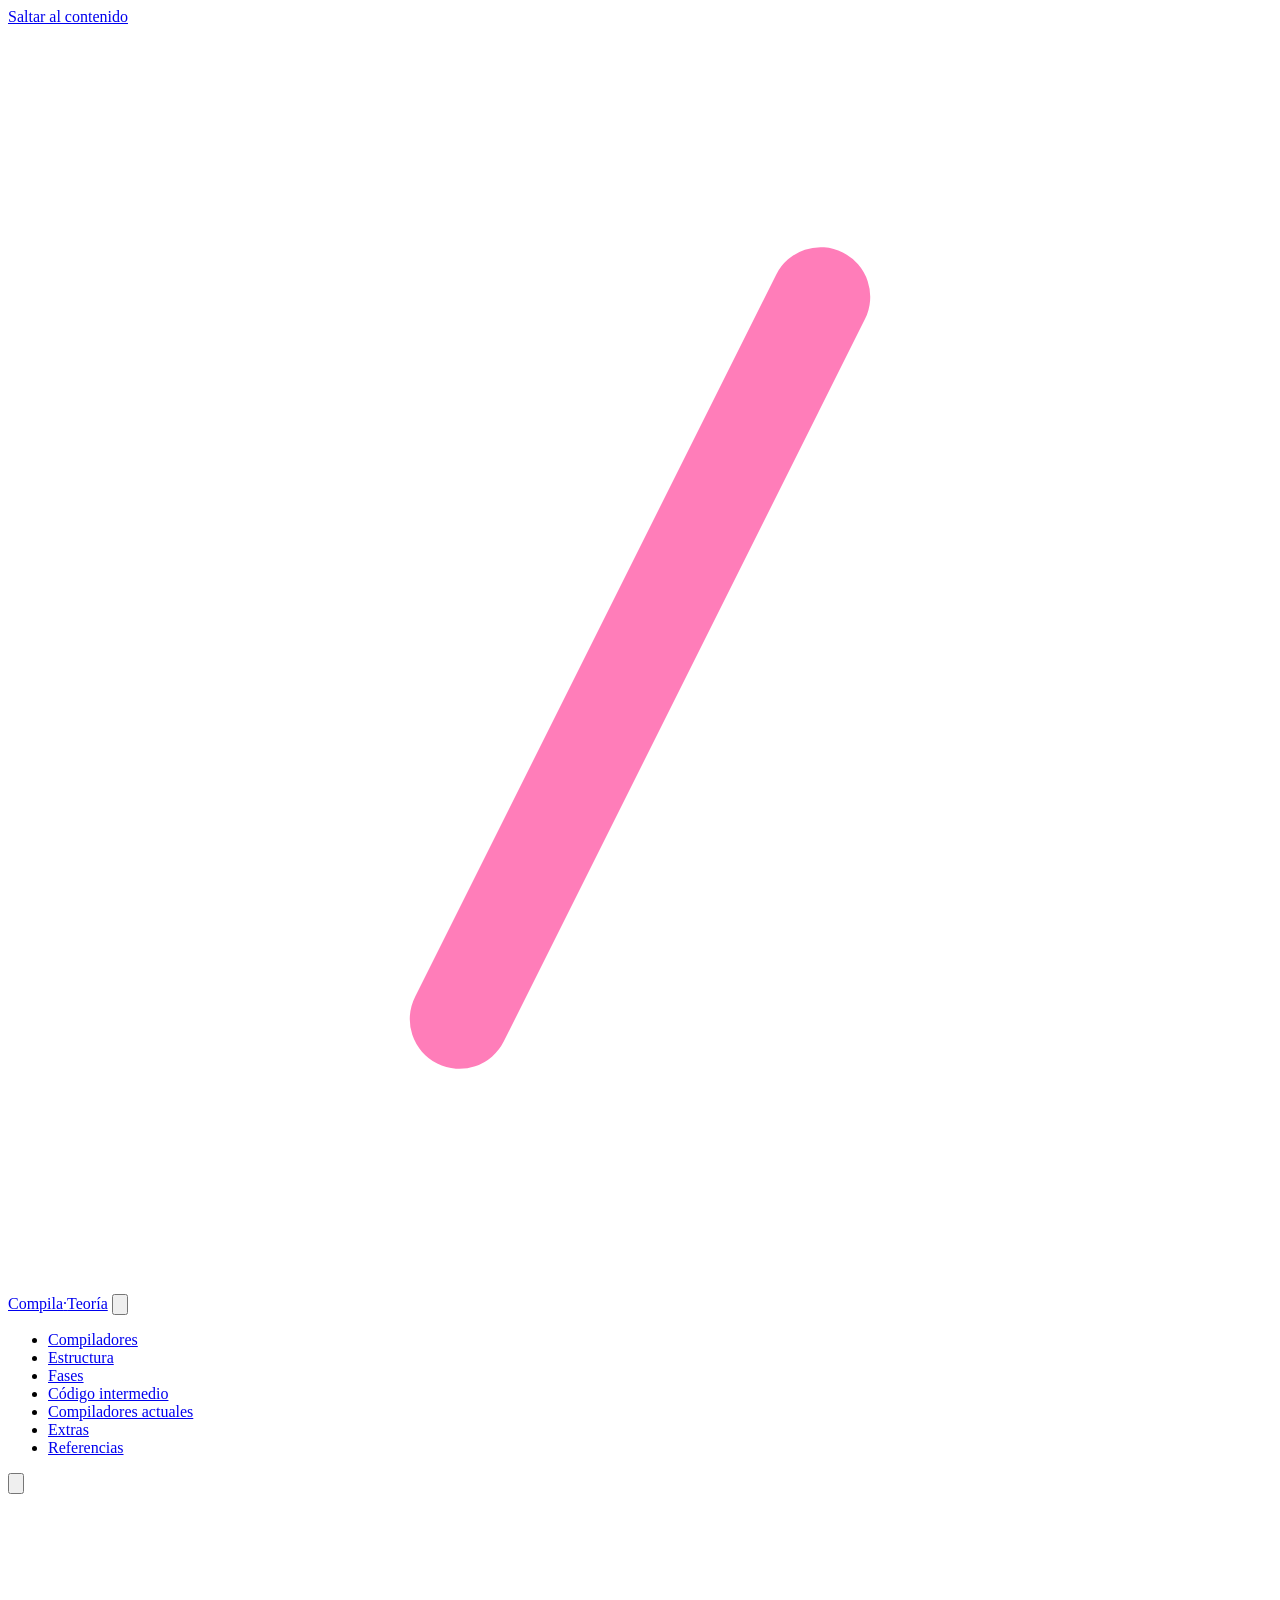
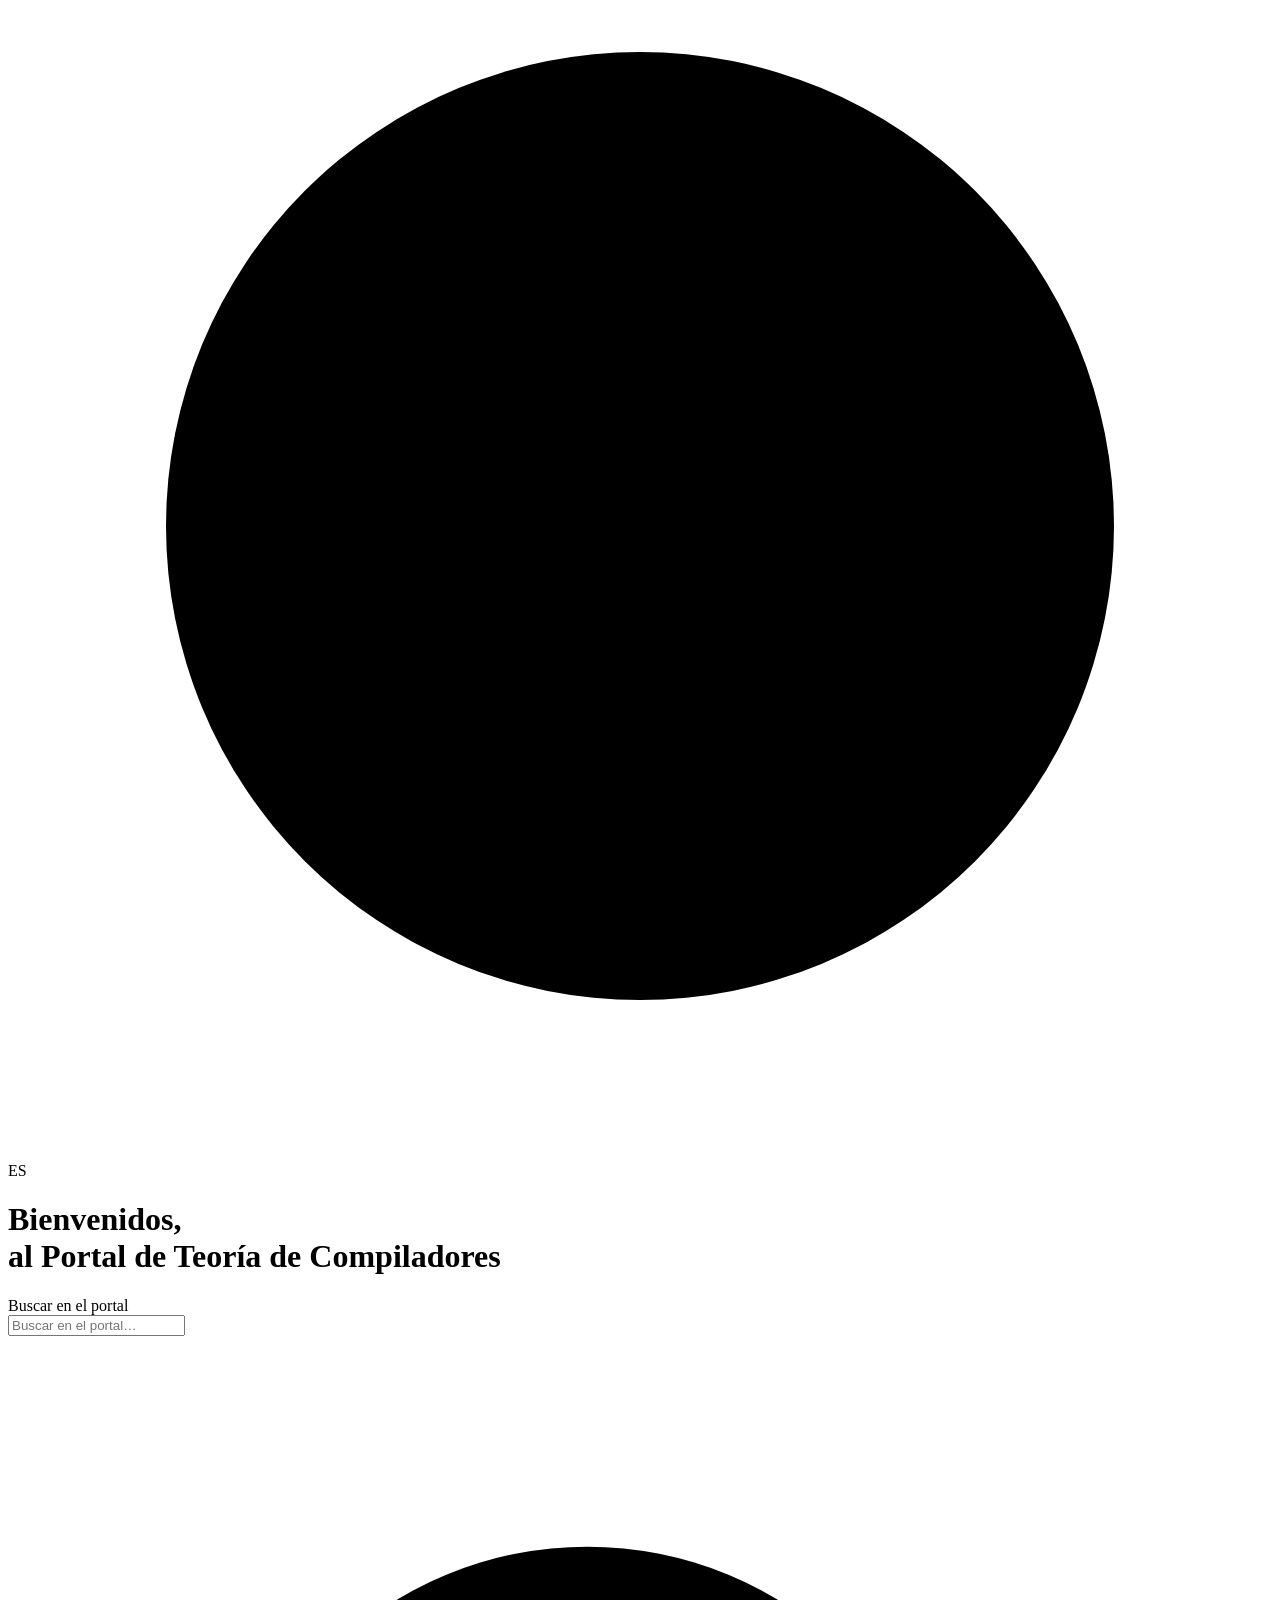
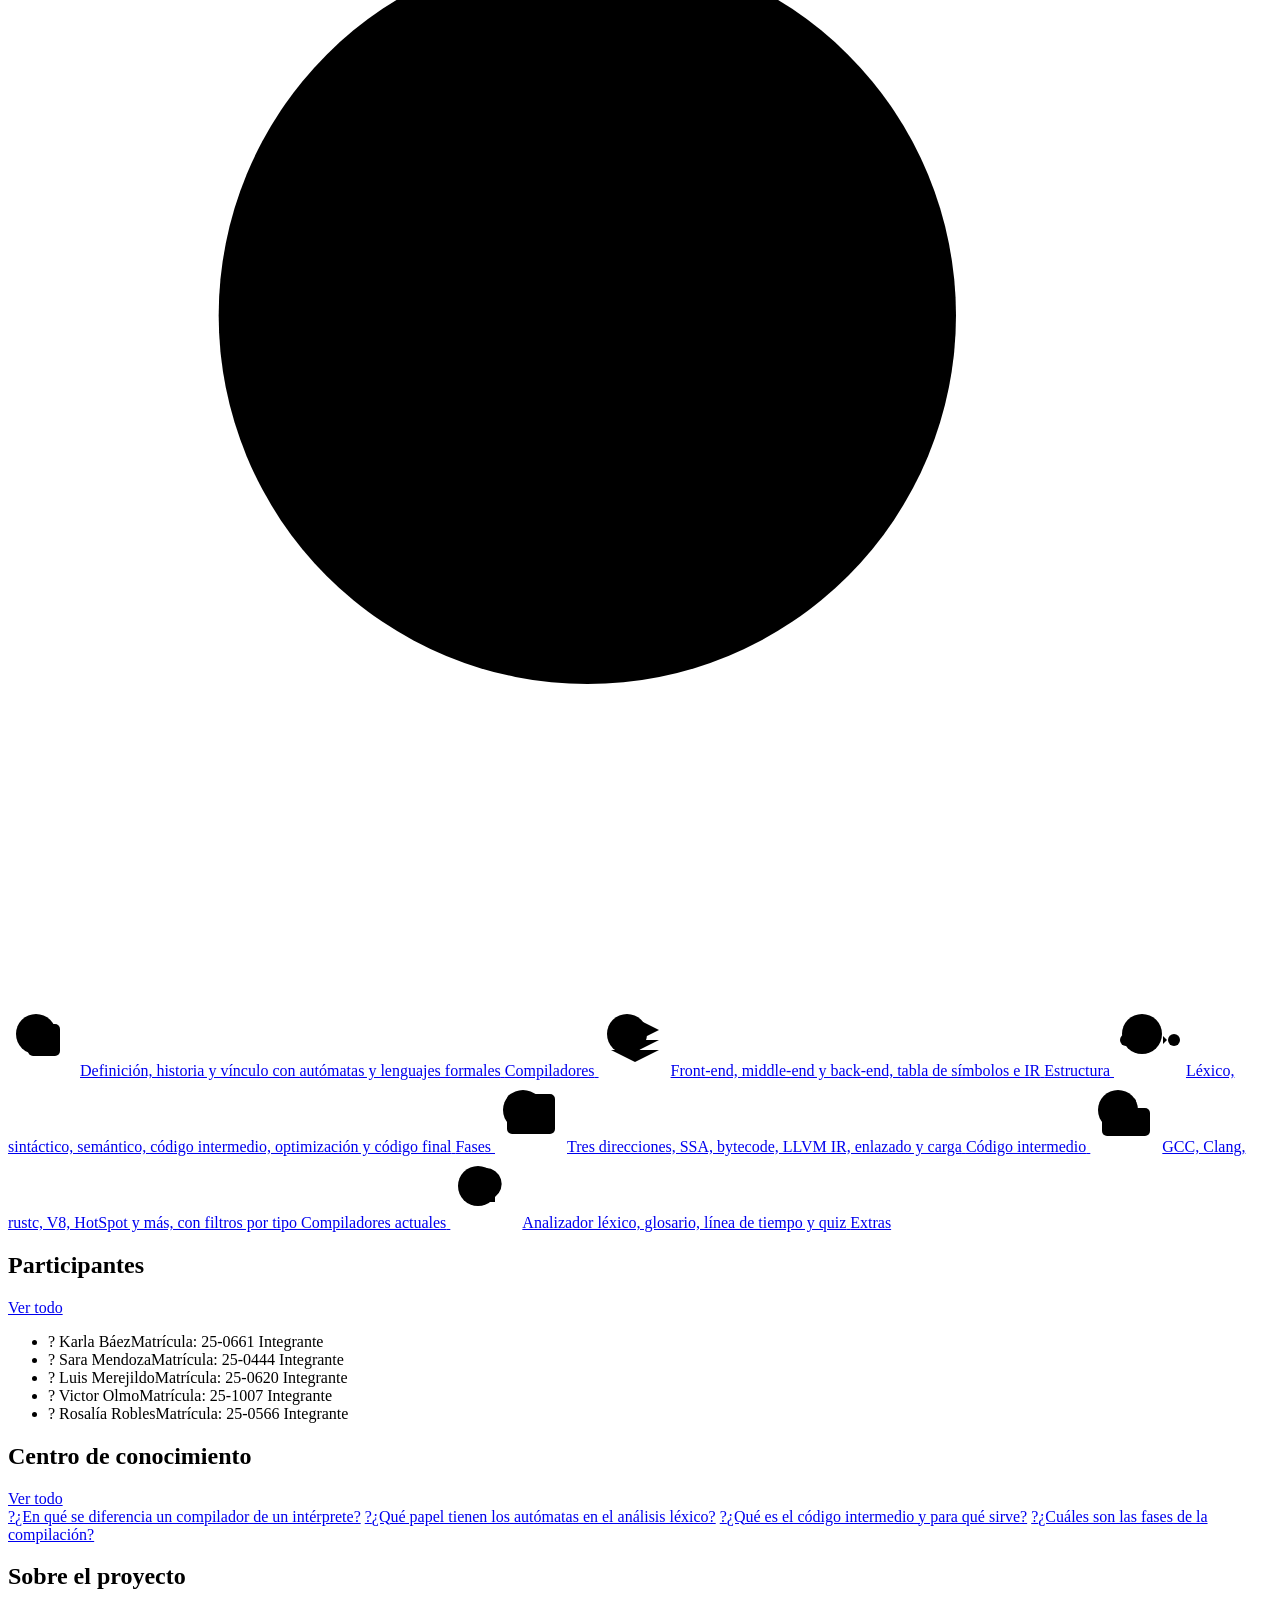
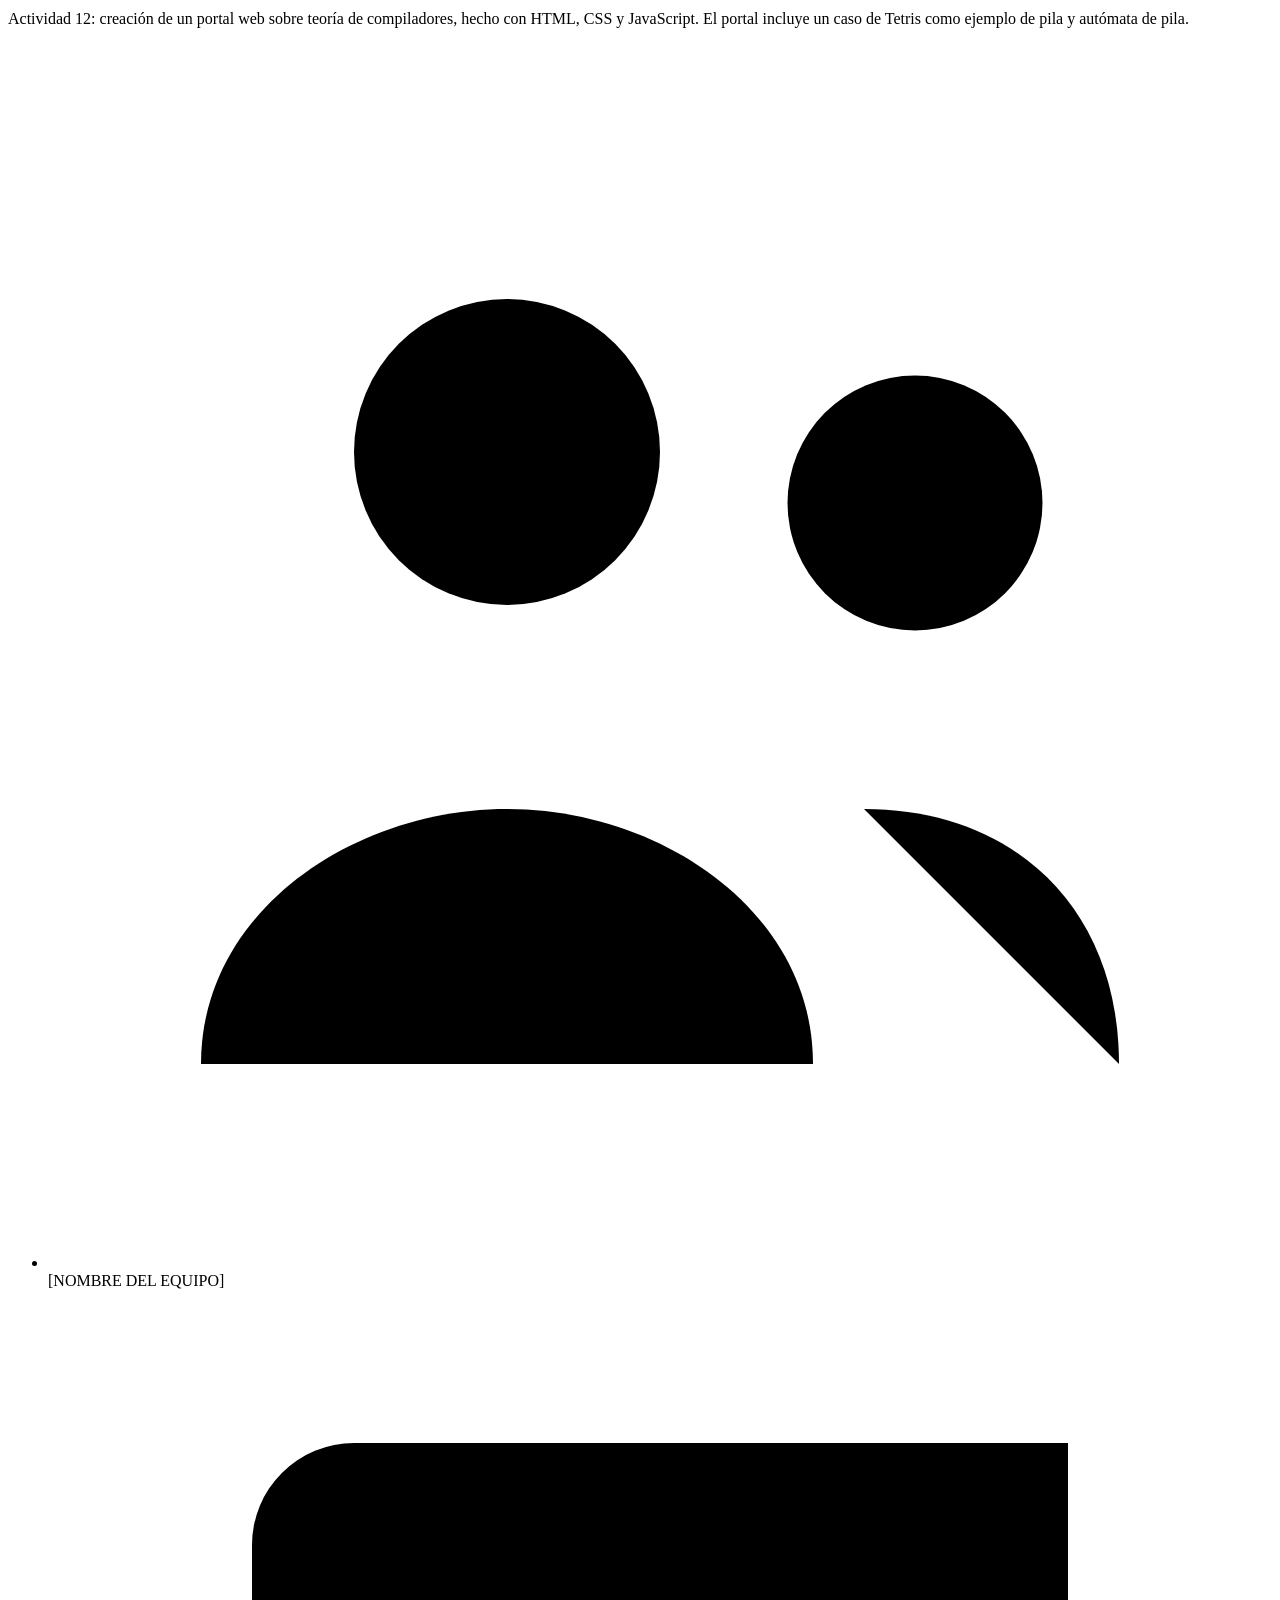
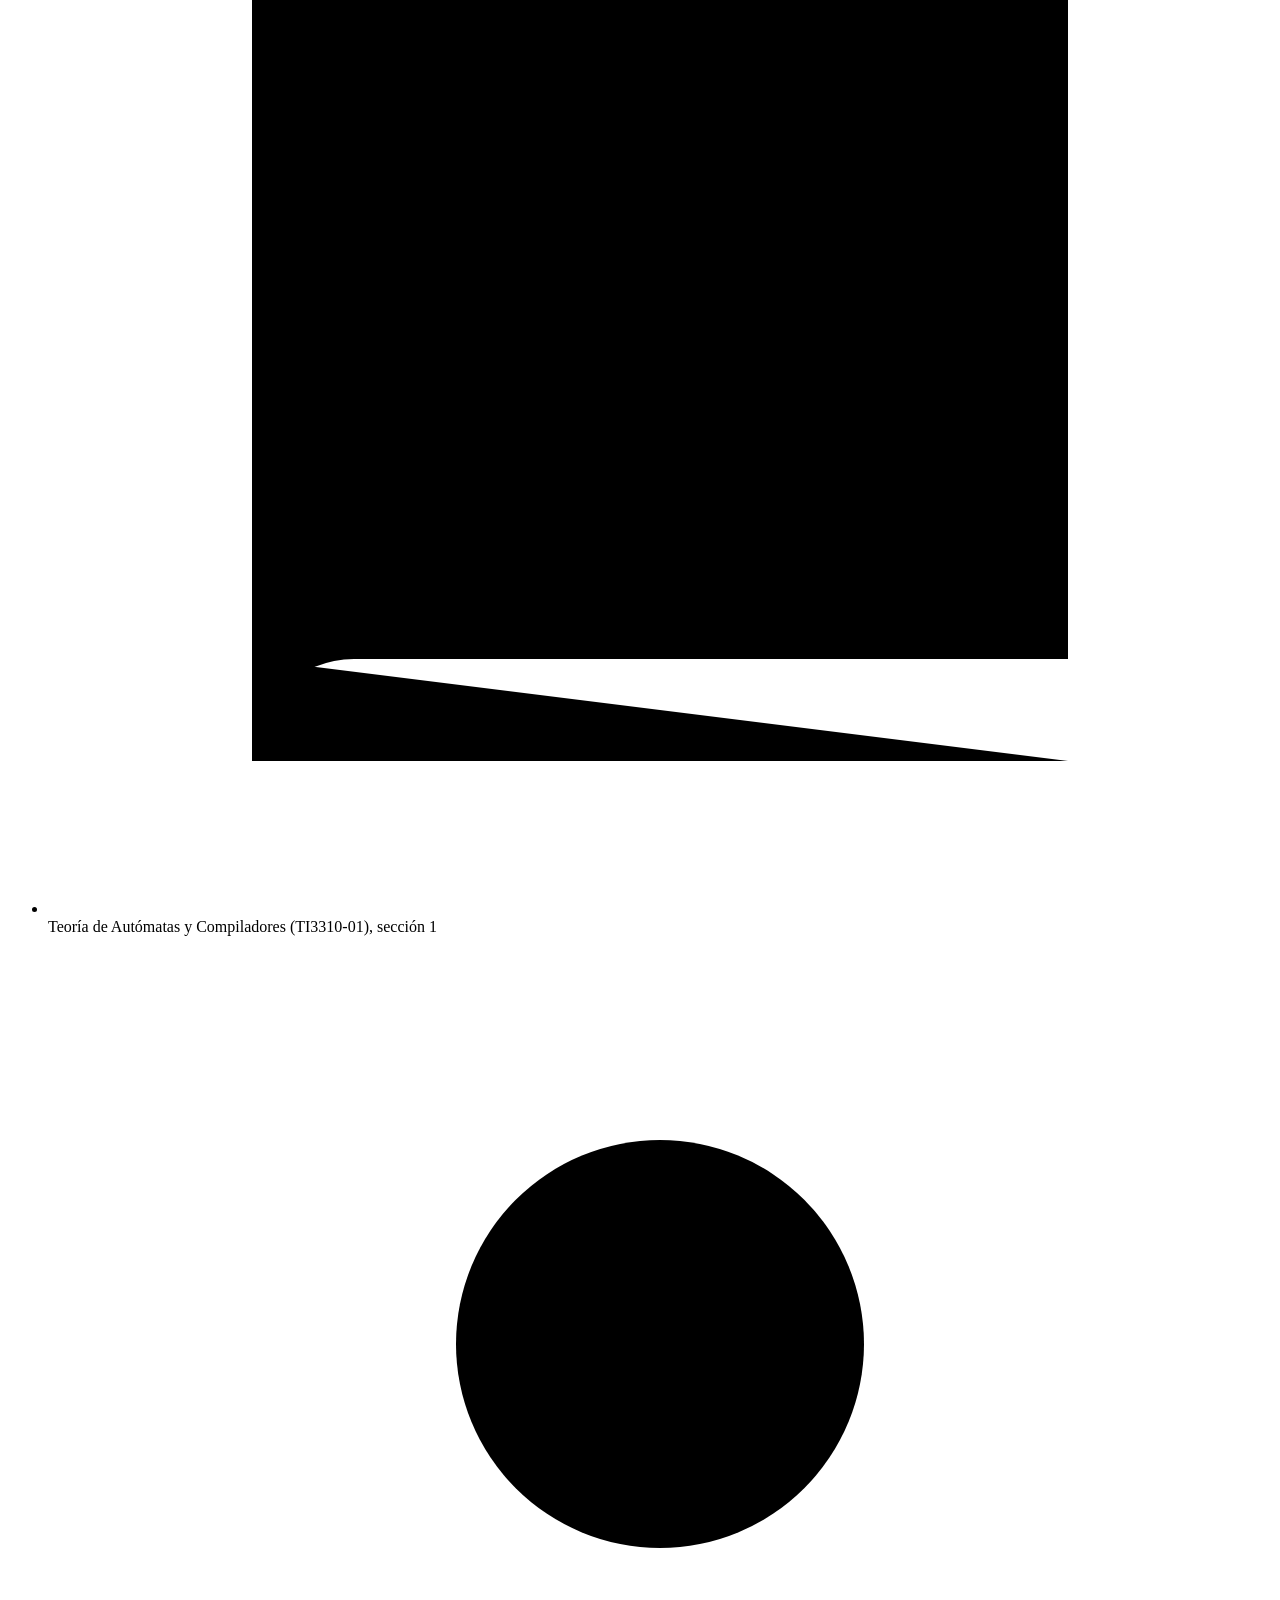
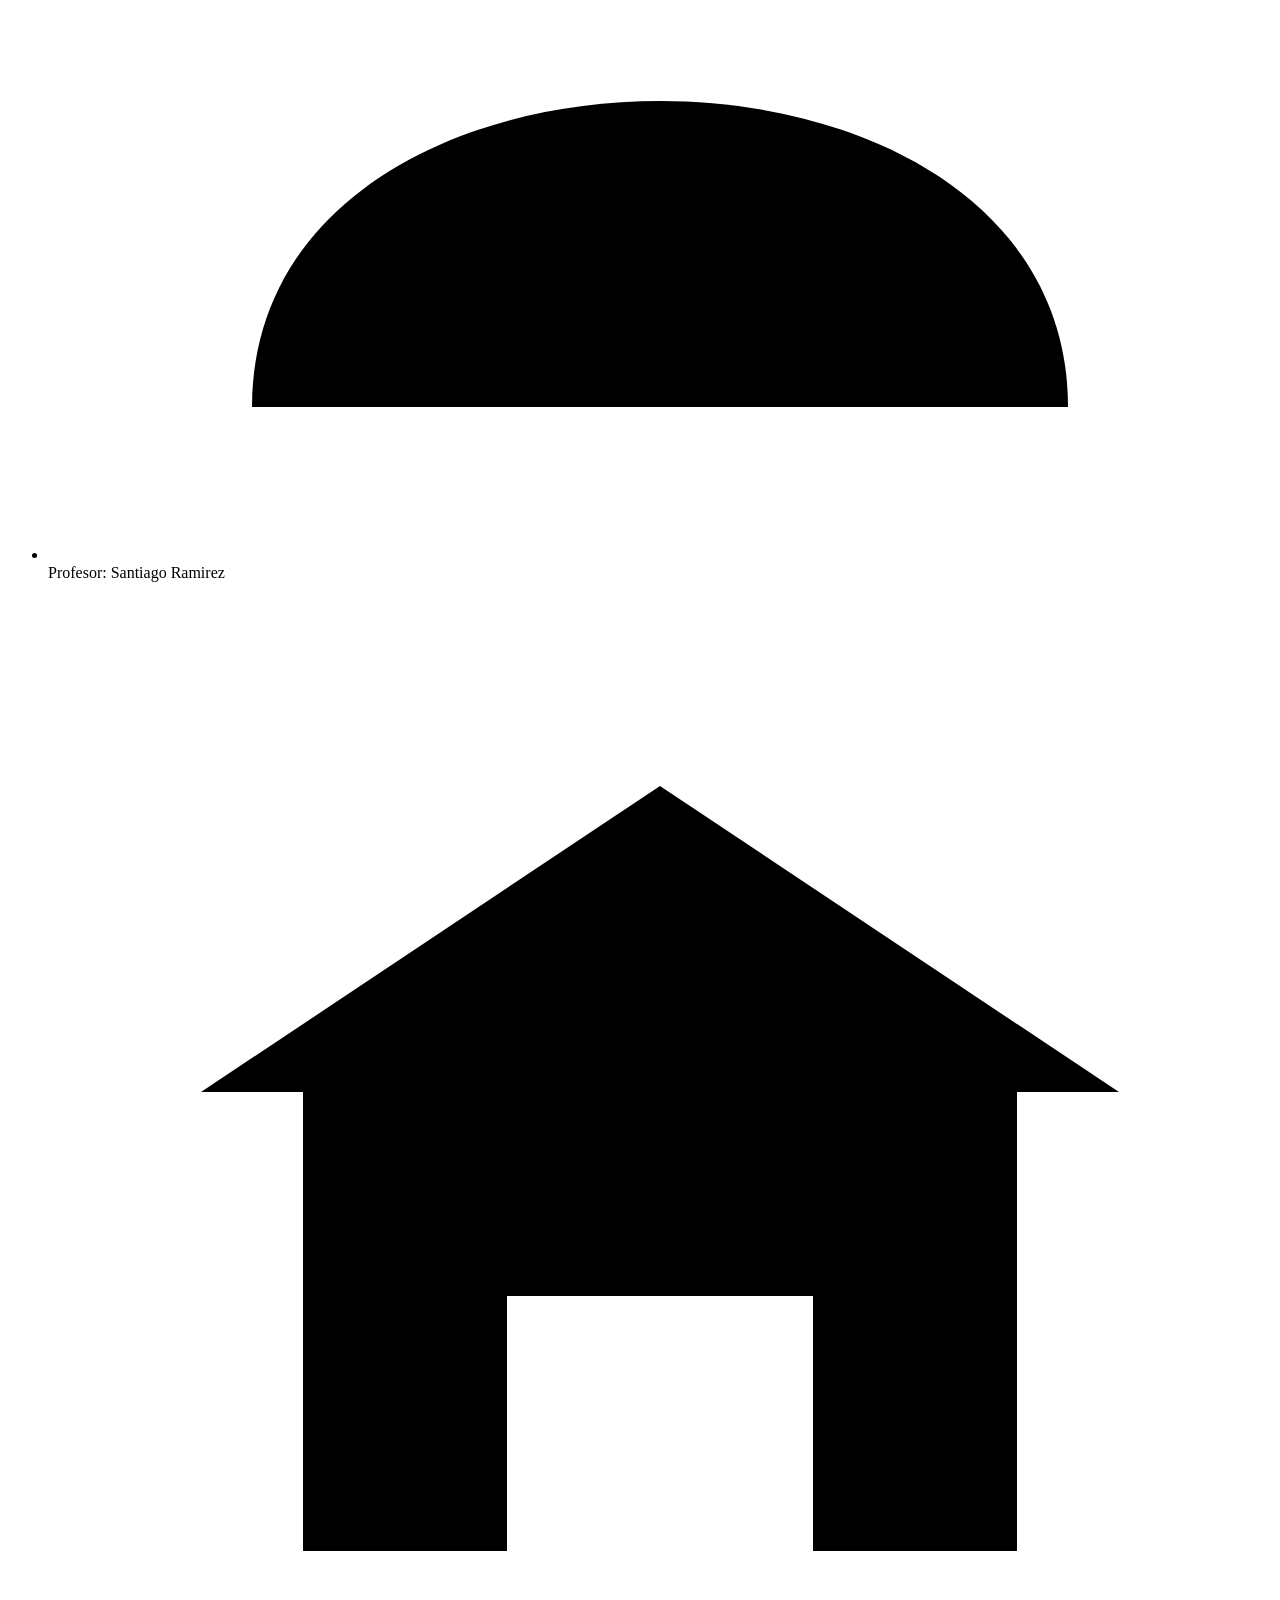
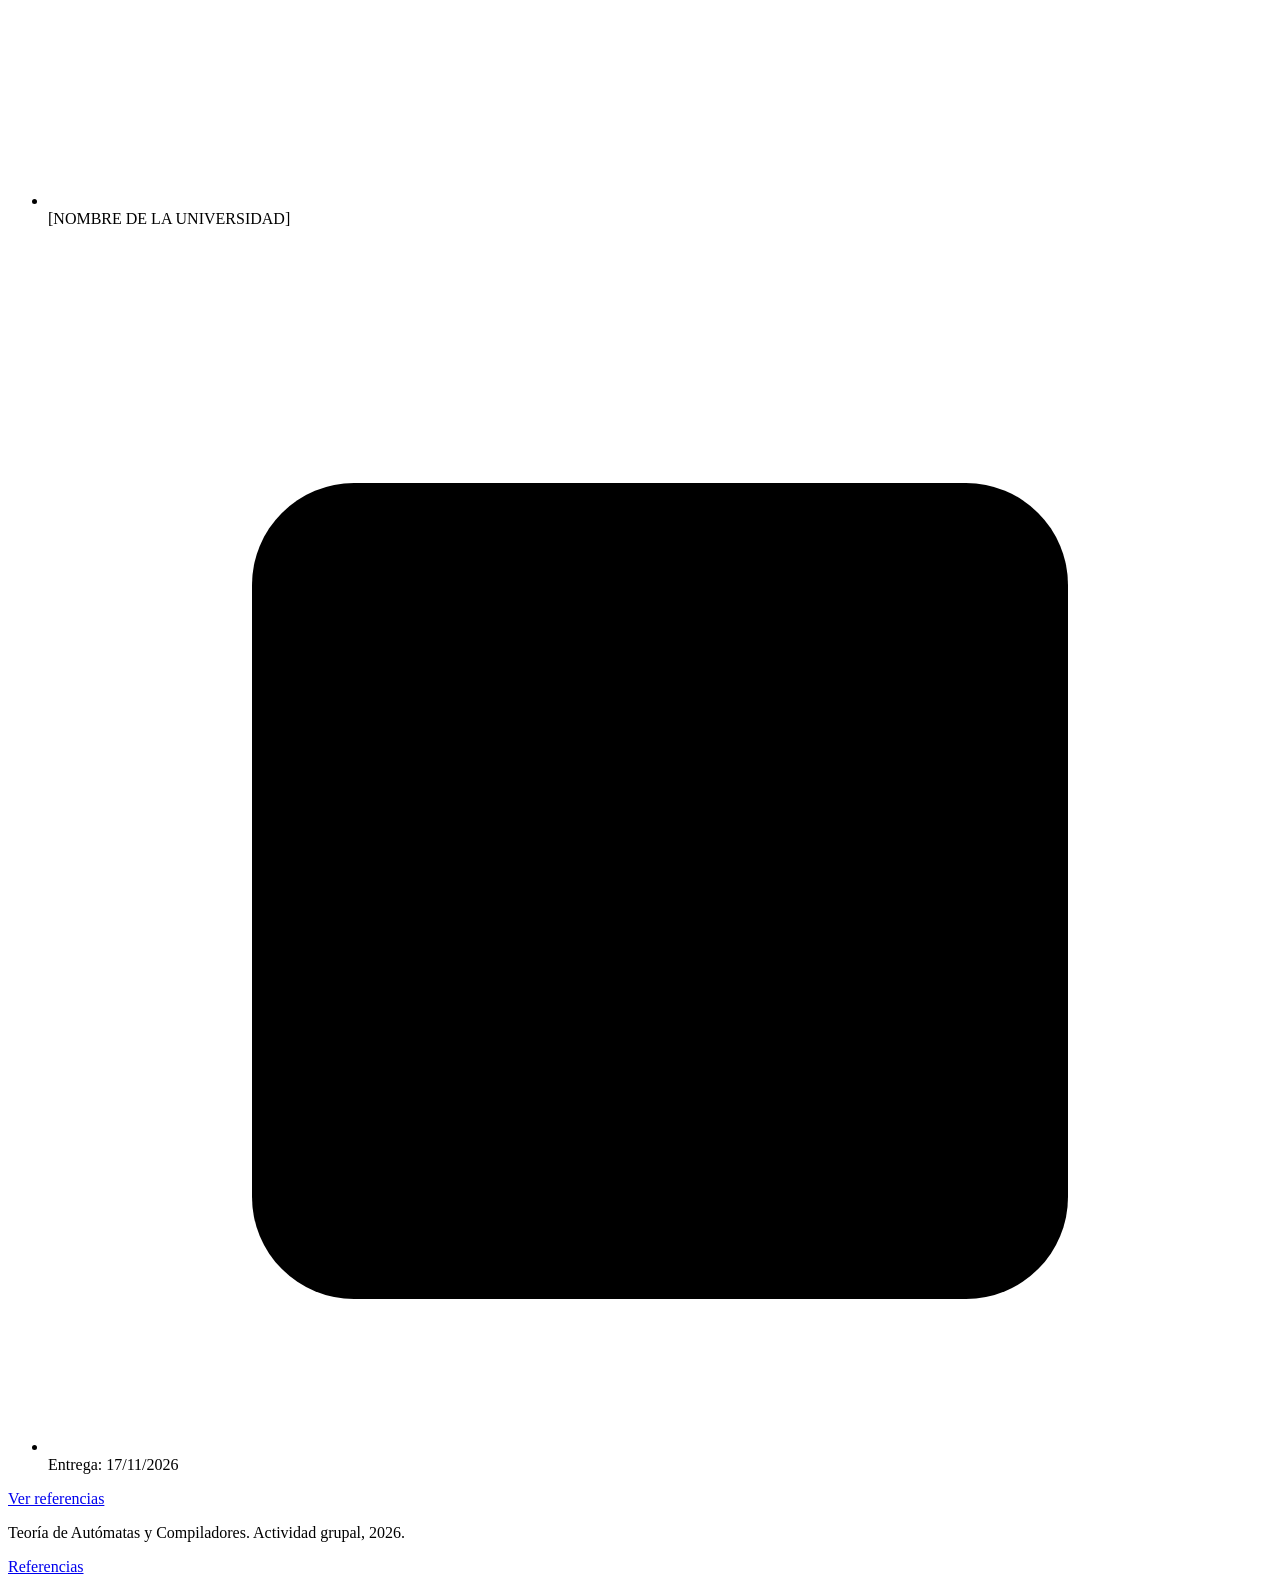
==== index.html @ 5c09e86c "feat: páginas HTML del portal, README y .gitignore" ====
<!--
  ======================= DATOS POR RELLENAR (buscar con Ctrl+F) =======================
  Los datos del equipo, la sección, el profesor y la fecha de entrega ya están completos.
  Quedan estos marcadores, fáciles de buscar y reemplazar en todo el proyecto:
    [NOMBRE DEL EQUIPO]          -> aquí en index.html (tarjeta "Sobre el proyecto")
    [NOMBRE DE LA UNIVERSIDAD]   -> aquí en index.html (tarjeta "Sobre el proyecto")
    [FECHA DE CONSULTA]          -> referencias.html (nota sobre la fecha de consulta)
  Las tarjetas de participantes se pueden duplicar o borrar (están marcadas con comentarios).
  Las iniciales de los avatares se generan solas en JavaScript a partir del nombre.
  ======================================================================================
-->
<!DOCTYPE html>
<html lang="es">
<head>
  <meta charset="utf-8">
  <meta name="viewport" content="width=device-width, initial-scale=1">
  <title>Portal de Teoría de Compiladores</title>
  <meta name="description" content="Portal educativo sobre Teoría de Compiladores: fases, estructura, código intermedio, compiladores actuales y herramientas interactivas.">
  <meta name="color-scheme" content="light dark">
  <!-- Una sola fuente de Google Fonts (2 familias). Si no carga, se usan fuentes del sistema. -->
  <link rel="preconnect" href="https://fonts.googleapis.com">
  <link rel="preconnect" href="https://fonts.gstatic.com" crossorigin>
  <link href="https://fonts.googleapis.com/css2?family=JetBrains+Mono:wght@400;500&amp;family=Poppins:wght@300;400;500;600;700&amp;display=swap" rel="stylesheet">
  <link rel="stylesheet" href="css/styles.css">
  <script>
    /* Tema guardado y marca de JS activo, antes de pintar para evitar parpadeos */
    (function () {
      var d = document.documentElement;
      d.classList.add("js");
      try { var t = localStorage.getItem("theme"); if (t === "dark" || t === "light") d.setAttribute("data-theme", t); } catch (e) {}
    })();
  </script>
</head>
<body>
  <a class="skip-link" href="#contenido">Saltar al contenido</a>
  <div class="hero hero--home">
    <header class="site-header">
      <div class="container site-header__inner">
        <a class="brand" href="index.html" aria-label="Portal de Teoría de Compiladores, ir al inicio"><svg class="brand__mark" viewBox="0 0 28 28" aria-hidden="true" focusable="false"><circle cx="14" cy="14" r="11" fill="none" stroke="#fff" stroke-width="2"/><path d="M9 14l3.5-3.5M9 14l3.5 3.5M19 14l-3.5-3.5M19 14l-3.5 3.5" stroke="#fff" stroke-width="2" stroke-linecap="round" fill="none"/><path d="M18 6 10 22" stroke="#ff7db9" stroke-width="2.2" stroke-linecap="round"/></svg><span>Compila<span class="brand__dot">·</span>Teoría</span></a>
        <button class="icon-btn nav-toggle" type="button" aria-expanded="false" aria-controls="site-nav" aria-label="Abrir menú"><svg viewBox="0 0 24 24" aria-hidden="true" focusable="false" ><path d="M3 6h18M3 12h18M3 18h18"/></svg></button>
        <nav class="nav" id="site-nav" aria-label="Principal">
          <ul class="nav__list">
          <li><a class="nav__link" href="compiladores.html">Compiladores</a></li>
          <li><a class="nav__link" href="estructura.html">Estructura</a></li>
          <li><a class="nav__link" href="fases.html">Fases</a></li>
          <li><a class="nav__link" href="codigo-intermedio.html">Código intermedio</a></li>
          <li><a class="nav__link" href="compiladores-actuales.html">Compiladores actuales</a></li>
          <li><a class="nav__link" href="extras.html">Extras</a></li>
          <li><a class="nav__link" href="referencias.html">Referencias</a></li>
          </ul>
          <div class="nav__tools">
            <button class="icon-btn theme-toggle" type="button" aria-label="Cambiar a modo oscuro" aria-pressed="false"><svg viewBox="0 0 24 24" aria-hidden="true" focusable="false" class="icon-sun"><circle cx="12" cy="12" r="4"/><path d="M12 2v2M12 20v2M4.9 4.9l1.4 1.4M17.7 17.7l1.4 1.4M2 12h2M20 12h2M4.9 19.1l1.4-1.4M17.7 6.3l1.4-1.4"/></svg><svg viewBox="0 0 24 24" aria-hidden="true" focusable="false" class="icon-moon"><path d="M21 12.8A9 9 0 1 1 11.2 3a7 7 0 0 0 9.8 9.8Z"/></svg></button>
            <span class="icon-btn icon-btn--lang" aria-label="Idioma: español (decorativo)" title="Idioma: español"><svg viewBox="0 0 24 24" aria-hidden="true" focusable="false" ><circle cx="12" cy="12" r="9"/><path d="M3 12h18M12 3a14 14 0 0 1 0 18 14 14 0 0 1 0-18Z"/></svg> ES</span>
          </div>
        </nav>
      </div>
    </header>
    <div class="container hero__content">
      <h1 class="hero__greeting">Bienvenidos,<span class="hero__subgreeting" style="display:block">al Portal de Teoría de Compiladores</span></h1>
      <div class="search" role="search">
        <label class="visually-hidden" for="global-search">Buscar en el portal</label>
        <div class="search__field">
          <input class="search__input" id="global-search" type="search" placeholder="Buscar en el portal…" autocomplete="off" role="combobox" aria-expanded="false" aria-controls="search-results" aria-autocomplete="list">
          <svg class="search__icon" viewBox="0 0 24 24" aria-hidden="true" focusable="false" ><circle cx="11" cy="11" r="7"/><path d="m21 21-5-5"/></svg>
        </div>
        <ul class="search__results" id="search-results" role="listbox" aria-label="Resultados de búsqueda" hidden></ul>
      </div>
    </div>
  </div>

  <main id="contenido" tabindex="-1">
    <div class="container">
      <nav class="cats" aria-label="Secciones del portal">
        <a class="cat" href="compiladores.html">
          <span class="cat__stack">
            <span class="cat__slot"><svg class="ic" viewBox="0 0 72 72" width="72" height="72" aria-hidden="true" focusable="false"><circle class="ic__bg" cx="28" cy="30" r="20"/><rect class="ic__fill" x="20" y="20" width="32" height="32" rx="5"/><path class="ic__line" d="M28 20v-8M36 20v-8M44 20v-8M28 52v8M36 52v8M44 52v8M20 28h-8M20 36h-8M20 44h-8M52 28h8M52 36h8M52 44h8"/><rect class="ic__pink" x="29" y="29" width="14" height="14" rx="3"/></svg><span class="cat__desc">Definición, historia y vínculo con autómatas y lenguajes formales</span></span>
            <span class="cat__title">Compiladores</span>
          </span>
        </a>
        <a class="cat" href="estructura.html">
          <span class="cat__stack">
            <span class="cat__slot"><svg class="ic" viewBox="0 0 72 72" width="72" height="72" aria-hidden="true" focusable="false"><circle class="ic__bg" cx="28" cy="30" r="20"/><path class="ic__line" d="M12 46 36 58 60 46"/><path class="ic__line" d="M12 36 36 48 60 36"/><path class="ic__fill" d="M36 14 60 26 36 38 12 26Z"/><path class="ic__pink" d="M36 21 46 26 36 31 26 26Z"/></svg><span class="cat__desc">Front-end, middle-end y back-end, tabla de símbolos e IR</span></span>
            <span class="cat__title">Estructura</span>
          </span>
        </a>
        <a class="cat" href="fases.html">
          <span class="cat__stack">
            <span class="cat__slot"><svg class="ic" viewBox="0 0 72 72" width="72" height="72" aria-hidden="true" focusable="false"><circle class="ic__bg" cx="28" cy="30" r="20"/><path class="ic__line" d="M19 36h10M43 36h10M49 32l4 4-4 4"/><circle class="ic__fill" cx="12" cy="36" r="6"/><circle class="ic__pink" cx="36" cy="36" r="6"/><circle class="ic__fill" cx="60" cy="36" r="6"/></svg><span class="cat__desc">Léxico, sintáctico, semántico, código intermedio, optimización y código final</span></span>
            <span class="cat__title">Fases</span>
          </span>
        </a>
        <a class="cat" href="codigo-intermedio.html">
          <span class="cat__stack">
            <span class="cat__slot"><svg class="ic" viewBox="0 0 72 72" width="72" height="72" aria-hidden="true" focusable="false"><circle class="ic__bg" cx="28" cy="30" r="20"/><rect class="ic__fill" x="12" y="14" width="48" height="40" rx="5"/><path class="ic__line" d="M12 24h48"/><path class="ic__line" d="M27 33l-7 7 7 7M45 33l7 7-7 7"/><path class="ic__pink-line" d="M39 31l-6 18"/><circle class="ic__pink" cx="19" cy="19" r="1.8"/><circle class="ic__pink" cx="25" cy="19" r="1.8"/></svg><span class="cat__desc">Tres direcciones, SSA, bytecode, LLVM IR, enlazado y carga</span></span>
            <span class="cat__title">Código intermedio</span>
          </span>
        </a>
        <a class="cat" href="compiladores-actuales.html">
          <span class="cat__stack">
            <span class="cat__slot"><svg class="ic" viewBox="0 0 72 72" width="72" height="72" aria-hidden="true" focusable="false"><circle class="ic__bg" cx="28" cy="30" r="20"/><path class="ic__line" d="M26 28v-6a4 4 0 0 1 4-4h12a4 4 0 0 1 4 4v6"/><rect class="ic__fill" x="12" y="28" width="48" height="28" rx="5"/><path class="ic__line" d="M12 40h48"/><rect class="ic__pink" x="31" y="36" width="10" height="9" rx="2"/></svg><span class="cat__desc">GCC, Clang, rustc, V8, HotSpot y más, con filtros por tipo</span></span>
            <span class="cat__title">Compiladores actuales</span>
          </span>
        </a>
        <a class="cat" href="extras.html">
          <span class="cat__stack">
            <span class="cat__slot"><svg class="ic" viewBox="0 0 72 72" width="72" height="72" aria-hidden="true" focusable="false"><circle class="ic__bg" cx="28" cy="30" r="20"/><path class="ic__fill" d="M36 12a16 16 0 0 0-9 29v5h18v-5A16 16 0 0 0 36 12Z"/><path class="ic__line" d="M29 52h14M32 58h8"/><circle class="ic__pink" cx="36" cy="27" r="5"/><path class="ic__pink-line" d="M10 18l5 3M62 18l-5 3M6 34h6M60 34h6"/></svg><span class="cat__desc">Analizador léxico, glosario, línea de tiempo y quiz</span></span>
            <span class="cat__title">Extras</span>
          </span>
        </a>
      </nav>

      <div class="home-cols">
        <section aria-labelledby="h-participantes" id="participantes">
          <div class="col__head"><h2 class="col__title" id="h-participantes">Participantes</h2><a class="col__more" href="#participantes">Ver todo</a></div>
          <ul class="col__list">
          <!-- Integrante 1: se puede duplicar o borrar este bloque completo -->
          <li class="member">
            <span class="member__avatar" aria-hidden="true">?</span>
            <span class="member__info"><span class="member__name">Karla Báez</span><span class="member__id">Matrícula: 25-0661</span></span>
            <span class="member__tag">Integrante</span>
          </li>
          <!-- Integrante 2: se puede duplicar o borrar este bloque completo -->
          <li class="member member--float">
            <span class="member__avatar" aria-hidden="true">?</span>
            <span class="member__info"><span class="member__name">Sara Mendoza</span><span class="member__id">Matrícula: 25-0444</span></span>
            <span class="member__tag">Integrante</span>
          </li>
          <!-- Integrante 3: se puede duplicar o borrar este bloque completo -->
          <li class="member">
            <span class="member__avatar" aria-hidden="true">?</span>
            <span class="member__info"><span class="member__name">Luis Merejildo</span><span class="member__id">Matrícula: 25-0620</span></span>
            <span class="member__tag">Integrante</span>
          </li>
          <!-- Integrante 4: se puede duplicar o borrar este bloque completo -->
          <li class="member">
            <span class="member__avatar" aria-hidden="true">?</span>
            <span class="member__info"><span class="member__name">Victor Olmo</span><span class="member__id">Matrícula: 25-1007</span></span>
            <span class="member__tag">Integrante</span>
          </li>
          <!-- Integrante 5: se puede duplicar o borrar este bloque completo -->
          <li class="member">
            <span class="member__avatar" aria-hidden="true">?</span>
            <span class="member__info"><span class="member__name">Rosalía Robles</span><span class="member__id">Matrícula: 25-0566</span></span>
            <span class="member__tag">Integrante</span>
          </li>
          </ul>
        </section>

        <section aria-labelledby="h-conocimiento">
          <div class="col__head"><h2 class="col__title" id="h-conocimiento">Centro de conocimiento</h2><a class="col__more" href="extras.html#glosario">Ver todo</a></div>
          <div class="faq">
          <a class="faq__item" href="compiladores.html#compilador-interprete"><span class="faq__badge" aria-hidden="true">?</span><span>¿En qué se diferencia un compilador de un intérprete?</span></a>
          <a class="faq__item" href="compiladores.html#automatas"><span class="faq__badge" aria-hidden="true">?</span><span>¿Qué papel tienen los autómatas en el análisis léxico?</span></a>
          <a class="faq__item" href="codigo-intermedio.html#que-es-ir"><span class="faq__badge" aria-hidden="true">?</span><span>¿Qué es el código intermedio y para qué sirve?</span></a>
          <a class="faq__item" href="fases.html#recorrido"><span class="faq__badge" aria-hidden="true">?</span><span>¿Cuáles son las fases de la compilación?</span></a>
          </div>
        </section>

        <section aria-labelledby="h-proyecto">
          <div class="col__head"><h2 class="col__title" id="h-proyecto">Sobre el proyecto</h2></div>
          <div class="about">
            <p>Actividad 12: creación de un portal web sobre teoría de compiladores, hecho con HTML, CSS y JavaScript. El portal incluye un caso de Tetris como ejemplo de pila y autómata de pila.</p>
            <ul class="about__rows">
              <li><svg viewBox="0 0 24 24" aria-hidden="true" focusable="false" ><circle cx="9" cy="8" r="3"/><path d="M3 20c0-3 3-5 6-5s6 2 6 5"/><circle cx="17" cy="9" r="2.5"/><path d="M16 15c3 0 5 2 5 5"/></svg><span><span class="ph">[NOMBRE DEL EQUIPO]</span></span></li>
              <li><svg viewBox="0 0 24 24" aria-hidden="true" focusable="false" ><path d="M4 5a2 2 0 0 1 2-2h14v16H6a2 2 0 0 0-2 2Z"/><path d="M4 19v2h16"/></svg><span>Teoría de Autómatas y Compiladores (TI3310-01), sección 1</span></li>
              <li><svg viewBox="0 0 24 24" aria-hidden="true" focusable="false" ><circle cx="12" cy="8" r="4"/><path d="M4 21c0-4 4-6 8-6s8 2 8 6"/></svg><span>Profesor: Santiago Ramirez</span></li>
              <li><svg viewBox="0 0 24 24" aria-hidden="true" focusable="false" ><path d="m3 10 9-6 9 6"/><path d="M5 10v9h14v-9M9 19v-5h6v5"/></svg><span><span class="ph">[NOMBRE DE LA UNIVERSIDAD]</span></span></li>
              <li><svg viewBox="0 0 24 24" aria-hidden="true" focusable="false" ><rect x="4" y="5" width="16" height="16" rx="2"/><path d="M4 10h16M8 3v4M16 3v4"/></svg><span>Entrega: 17/11/2026</span></li>
            </ul>
            <a class="btn" href="referencias.html">Ver referencias</a>
          </div>
        </section>
      </div>
    </div>
  </main>

  <footer class="site-footer">
    <div class="container site-footer__inner">
      <p>Teoría de Autómatas y Compiladores. Actividad grupal, 2026.</p>
      <p><a href="referencias.html">Referencias</a></p>
    </div>
  </footer>
  <script src="js/main.js"></script>
</body>
</html>
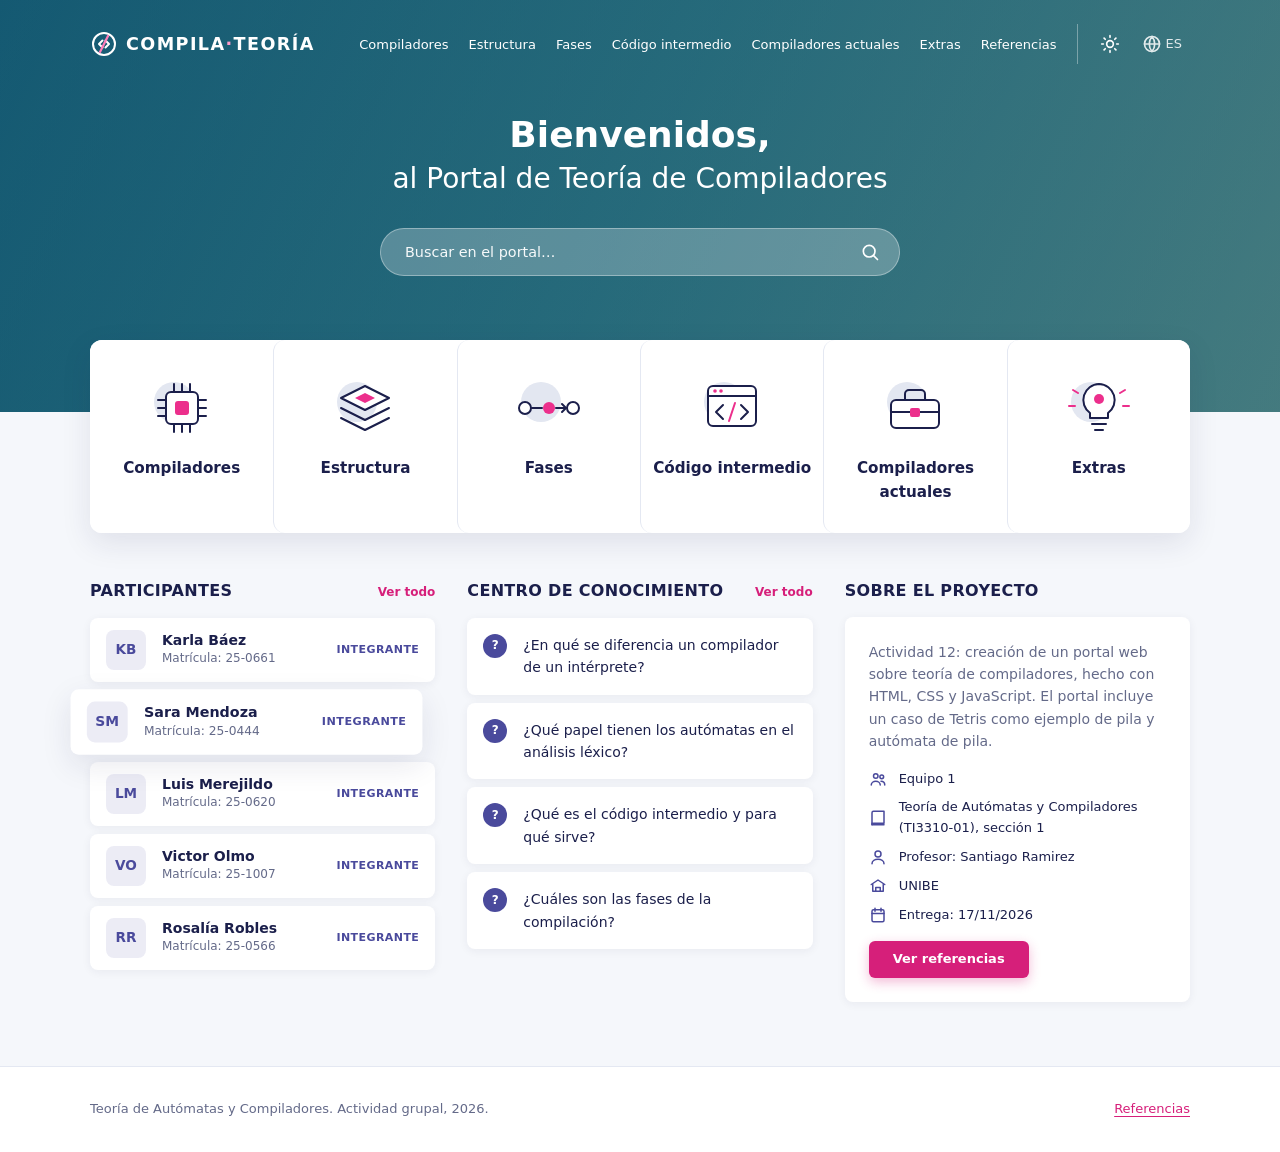
==== commit 9476080f: "docs: completar equipo (Equipo 1) y universidad (UNIBE)" ====
--- a/index.html
+++ b/index.html
@@ -1,9 +1,7 @@
 <!--
   ======================= DATOS POR RELLENAR (buscar con Ctrl+F) =======================
-  Los datos del equipo, la sección, el profesor y la fecha de entrega ya están completos.
-  Quedan estos marcadores, fáciles de buscar y reemplazar en todo el proyecto:
-    [NOMBRE DEL EQUIPO]          -> aquí en index.html (tarjeta "Sobre el proyecto")
-    [NOMBRE DE LA UNIVERSIDAD]   -> aquí en index.html (tarjeta "Sobre el proyecto")
+  Ya están completos: integrantes, matrículas, equipo, universidad, sección, profesor y fecha de entrega.
+  Queda un solo marcador, fácil de buscar y reemplazar en todo el proyecto:
     [FECHA DE CONSULTA]          -> referencias.html (nota sobre la fecha de consulta)
   Las tarjetas de participantes se pueden duplicar o borrar (están marcadas con comentarios).
   Las iniciales de los avatares se generan solas en JavaScript a partir del nombre.
@@ -56,7 +54,7 @@
       </div>
     </header>
     <div class="container hero__content">
-      <h1 class="hero__greeting">Bienvenidos,<span class="hero__subgreeting" style="display:block">al Portal de Teoría de Compiladores</span></h1>
+      <h1 class="hero__greeting">Bienvenidos, <span class="hero__subgreeting" style="display:block">al Portal de Teoría de Compiladores</span></h1>
       <div class="search" role="search">
         <label class="visually-hidden" for="global-search">Buscar en el portal</label>
         <div class="search__field">
@@ -161,10 +159,10 @@
           <div class="about">
             <p>Actividad 12: creación de un portal web sobre teoría de compiladores, hecho con HTML, CSS y JavaScript. El portal incluye un caso de Tetris como ejemplo de pila y autómata de pila.</p>
             <ul class="about__rows">
-              <li><svg viewBox="0 0 24 24" aria-hidden="true" focusable="false" ><circle cx="9" cy="8" r="3"/><path d="M3 20c0-3 3-5 6-5s6 2 6 5"/><circle cx="17" cy="9" r="2.5"/><path d="M16 15c3 0 5 2 5 5"/></svg><span><span class="ph">[NOMBRE DEL EQUIPO]</span></span></li>
+              <li><svg viewBox="0 0 24 24" aria-hidden="true" focusable="false" ><circle cx="9" cy="8" r="3"/><path d="M3 20c0-3 3-5 6-5s6 2 6 5"/><circle cx="17" cy="9" r="2.5"/><path d="M16 15c3 0 5 2 5 5"/></svg><span>Equipo 1</span></li>
               <li><svg viewBox="0 0 24 24" aria-hidden="true" focusable="false" ><path d="M4 5a2 2 0 0 1 2-2h14v16H6a2 2 0 0 0-2 2Z"/><path d="M4 19v2h16"/></svg><span>Teoría de Autómatas y Compiladores (TI3310-01), sección 1</span></li>
               <li><svg viewBox="0 0 24 24" aria-hidden="true" focusable="false" ><circle cx="12" cy="8" r="4"/><path d="M4 21c0-4 4-6 8-6s8 2 8 6"/></svg><span>Profesor: Santiago Ramirez</span></li>
-              <li><svg viewBox="0 0 24 24" aria-hidden="true" focusable="false" ><path d="m3 10 9-6 9 6"/><path d="M5 10v9h14v-9M9 19v-5h6v5"/></svg><span><span class="ph">[NOMBRE DE LA UNIVERSIDAD]</span></span></li>
+              <li><svg viewBox="0 0 24 24" aria-hidden="true" focusable="false" ><path d="m3 10 9-6 9 6"/><path d="M5 10v9h14v-9M9 19v-5h6v5"/></svg><span>UNIBE</span></li>
               <li><svg viewBox="0 0 24 24" aria-hidden="true" focusable="false" ><rect x="4" y="5" width="16" height="16" rx="2"/><path d="M4 10h16M8 3v4M16 3v4"/></svg><span>Entrega: 17/11/2026</span></li>
             </ul>
             <a class="btn" href="referencias.html">Ver referencias</a>
--- a/css/styles.css
+++ b/css/styles.css
@@ -0,0 +1,626 @@
+/* ==========================================================================
+   Portal de Teoría de Compiladores — Hoja de estilos única
+   Nomenclatura: BEM (bloque__elemento--modificador)
+   Orden: 1) variables  2) base  3) layout  4) componentes  5) páginas  6) utilidades
+   ========================================================================== */
+
+/* ---------- 1. VARIABLES (tema claro por defecto) ---------- */
+:root {
+  /* Degradado del hero: verde azulado -> menta, con oscurecimiento sutil para contraste AA */
+  --hero-1: #1b7f96;
+  --hero-2: #3a9ca5;
+  --hero-3: #6db8ac;
+  --hero-overlay: rgba(11, 37, 64, 0.42);
+
+  --bg: #f5f7fb;
+  --surface: #ffffff;
+  --surface-2: #eef1f8;
+  --text: #1b1f4b;
+  --muted: #646a89;        /* gris azulado con contraste AA sobre blanco */
+  --divider: #e4e8f2;
+
+  --accent: #ec2f8c;        /* rosa: decorativo, barras, íconos */
+  --accent-strong: #d61f7a; /* rosa para texto y botones (AA) */
+  --accent-soft: rgba(236, 47, 140, 0.1);
+  --btn-bg: #d61f7a;
+  --btn-bg-hover: #b8166a;
+  --indigo: #4a4a9c;
+  --indigo-soft: rgba(74, 74, 156, 0.1);
+  --ok: #1f8f6b;
+  --ok-soft: rgba(43, 181, 138, 0.14);
+  --danger: #c93a3f;
+  --danger-soft: rgba(229, 72, 77, 0.12);
+
+  --code-bg: #f0f3fa;
+  --code-text: #1b1f4b;
+  --icon-bg: #e3e7f1;
+
+  --shadow-sm: 0 2px 10px rgba(27, 31, 75, 0.06);
+  --shadow-md: 0 10px 30px rgba(27, 31, 75, 0.1);
+  --shadow-lg: 0 18px 44px rgba(27, 31, 75, 0.18);
+
+  --radius: 12px;
+  --radius-sm: 8px;
+  --container: 1100px;
+  --font: "Poppins", "Segoe UI", system-ui, -apple-system, "Helvetica Neue", Arial, sans-serif;
+  --mono: "JetBrains Mono", "IBM Plex Mono", ui-monospace, "SFMono-Regular", Menlo, Consolas, monospace;
+  --ease: 200ms ease;
+}
+
+/* ---------- Tema oscuro ---------- */
+:root[data-theme="dark"] {
+  --hero-1: #0d4a5c;
+  --hero-2: #12586a;
+  --hero-3: #2a7a78;
+  --hero-overlay: rgba(5, 12, 33, 0.35);
+
+  --bg: #0b0f2b;
+  --surface: #151a43;
+  --surface-2: #1c2255;
+  --text: #e9ebfb;
+  --muted: #a6acce;
+  --divider: #262d63;
+
+  --accent: #ff5fa8;
+  --accent-strong: #ff7db9;
+  --accent-soft: rgba(255, 95, 168, 0.14);
+  --btn-bg: #c8176f;
+  --btn-bg-hover: #e0207f;
+  --indigo: #8f8fe8;
+  --indigo-soft: rgba(143, 143, 232, 0.16);
+  --ok: #4bd3a6;
+  --ok-soft: rgba(75, 211, 166, 0.15);
+  --danger: #ff7b80;
+  --danger-soft: rgba(255, 123, 128, 0.15);
+
+  --code-bg: #0e1237;
+  --code-text: #e9ebfb;
+  --icon-bg: #232a63;
+
+  --shadow-sm: 0 2px 10px rgba(0, 0, 0, 0.3);
+  --shadow-md: 0 10px 30px rgba(0, 0, 0, 0.4);
+  --shadow-lg: 0 18px 44px rgba(0, 0, 0, 0.55);
+}
+
+/* Si el usuario no eligió tema, respetar la preferencia del sistema (sin JS el atributo no existe) */
+@media (prefers-color-scheme: dark) {
+  :root:not([data-theme="light"]) {
+    --hero-1: #0d4a5c;
+    --hero-2: #12586a;
+    --hero-3: #2a7a78;
+    --hero-overlay: rgba(5, 12, 33, 0.35);
+    --bg: #0b0f2b;
+    --surface: #151a43;
+    --surface-2: #1c2255;
+    --text: #e9ebfb;
+    --muted: #a6acce;
+    --divider: #262d63;
+    --accent: #ff5fa8;
+    --accent-strong: #ff7db9;
+    --accent-soft: rgba(255, 95, 168, 0.14);
+    --btn-bg: #c8176f;
+    --btn-bg-hover: #e0207f;
+    --indigo: #8f8fe8;
+    --indigo-soft: rgba(143, 143, 232, 0.16);
+    --ok: #4bd3a6;
+    --ok-soft: rgba(75, 211, 166, 0.15);
+    --danger: #ff7b80;
+    --danger-soft: rgba(255, 123, 128, 0.15);
+    --code-bg: #0e1237;
+    --code-text: #e9ebfb;
+    --icon-bg: #232a63;
+    --shadow-sm: 0 2px 10px rgba(0, 0, 0, 0.3);
+    --shadow-md: 0 10px 30px rgba(0, 0, 0, 0.4);
+    --shadow-lg: 0 18px 44px rgba(0, 0, 0, 0.55);
+  }
+}
+
+/* ---------- 2. BASE ---------- */
+*,
+*::before,
+*::after { box-sizing: border-box; }
+
+html { scroll-behavior: smooth; -webkit-text-size-adjust: 100%; }
+
+body {
+  margin: 0;
+  font-family: var(--font);
+  font-size: 1rem;
+  line-height: 1.6;
+  color: var(--text);
+  background: var(--bg);
+  overflow-x: hidden;
+}
+
+img, svg { max-width: 100%; }
+h1, h2, h3, h4 { line-height: 1.25; margin: 0 0 8px; font-weight: 600; }
+p { margin: 0 0 16px; }
+a { color: var(--accent-strong); text-underline-offset: 3px; }
+a:hover { color: var(--accent); }
+ul, ol { padding-left: 24px; margin: 0 0 16px; }
+li { margin-bottom: 4px; }
+code, kbd, pre { font-family: var(--mono); }
+code { font-size: 0.9em; background: var(--code-bg); padding: 2px 6px; border-radius: 4px; }
+hr { border: 0; border-top: 1px solid var(--divider); margin: 24px 0; }
+
+:focus-visible { outline: 3px solid var(--accent); outline-offset: 2px; border-radius: 4px; }
+
+.skip-link {
+  position: absolute; left: 16px; top: -64px; z-index: 200;
+  background: var(--btn-bg); color: #fff; padding: 8px 16px; border-radius: var(--radius-sm);
+  text-decoration: none; font-weight: 600; transition: top var(--ease);
+}
+.skip-link:focus { top: 16px; color: #fff; }
+
+.visually-hidden {
+  position: absolute !important; width: 1px; height: 1px; margin: -1px; padding: 0;
+  overflow: hidden; clip: rect(0 0 0 0); white-space: nowrap; border: 0;
+}
+
+.container { width: min(100% - 32px, var(--container)); margin-inline: auto; }
+
+/* ---------- 3. HEADER + HERO ---------- */
+.hero {
+  position: relative;
+  color: #fff;
+  /* La primera capa es un oscurecimiento sutil que asegura el contraste del texto blanco */
+  background:
+    linear-gradient(var(--hero-overlay), var(--hero-overlay)),
+    linear-gradient(115deg, var(--hero-1) 0%, var(--hero-2) 50%, var(--hero-3) 100%);
+}
+.hero--home { padding-bottom: 136px; }
+.hero--page { padding-bottom: 96px; }
+
+.site-header { padding: 24px 0; position: relative; z-index: 20; }
+.site-header__inner { display: flex; align-items: center; justify-content: space-between; gap: 24px; }
+
+.brand {
+  display: inline-flex; align-items: center; gap: 8px; color: #fff; text-decoration: none;
+  font-weight: 700; letter-spacing: 0.08em; font-size: 1.1rem; text-transform: uppercase;
+}
+.brand:hover { color: #fff; }
+.brand__mark { width: 28px; height: 28px; flex: none; }
+.brand__dot { color: #ff9ccb; }
+
+.nav { display: flex; align-items: center; gap: 20px; }
+.nav__list { display: flex; align-items: center; gap: 20px; list-style: none; margin: 0; padding: 0; }
+.nav__list li { margin: 0; }
+.nav__link {
+  color: #fff; text-decoration: none; font-size: 0.8125rem; font-weight: 500; padding: 8px 0; white-space: nowrap;
+  border-bottom: 2px solid transparent; transition: border-color var(--ease);
+}
+.nav__link:hover, .nav__link:focus-visible { color: #fff; border-bottom-color: rgba(255, 255, 255, 0.7); }
+.nav__link[aria-current="page"] { border-bottom-color: #ff9ccb; font-weight: 600; }
+.nav__tools { display: flex; align-items: center; gap: 4px; padding-left: 12px; border-left: 1px solid rgba(255, 255, 255, 0.35); }
+
+.icon-btn {
+  display: inline-flex; align-items: center; justify-content: center; gap: 4px;
+  min-width: 40px; height: 40px; padding: 0 8px; border-radius: 50%;
+  border: 0; background: transparent; color: #fff; cursor: pointer; font: inherit; font-size: 0.8125rem;
+  transition: background var(--ease);
+}
+.icon-btn:hover { background: rgba(255, 255, 255, 0.2); }
+.icon-btn svg { width: 20px; height: 20px; stroke: currentColor; fill: none; stroke-width: 2; stroke-linecap: round; stroke-linejoin: round; }
+.icon-btn--lang { border-radius: 20px; cursor: default; opacity: 0.85; }
+.icon-btn--lang:hover { background: transparent; }
+.theme-toggle .icon-moon { display: none; }
+:root[data-theme="dark"] .theme-toggle .icon-sun { display: none; }
+:root[data-theme="dark"] .theme-toggle .icon-moon { display: block; }
+.nav-toggle { display: none; }
+
+.hero__content { text-align: center; padding: 24px 0 0; }
+.hero__greeting { font-size: clamp(1.75rem, 4vw, 2.25rem); font-weight: 700; margin: 0; }
+.hero__subgreeting { font-size: clamp(1.25rem, 3.2vw, 1.75rem); font-weight: 300; margin: 4px 0 32px; }
+
+/* Buscador (píldora translúcida) */
+.search { position: relative; max-width: 520px; margin-inline: auto; text-align: left; }
+.search__field { position: relative; }
+.search__input {
+  width: 100%; height: 48px; padding: 0 56px 0 24px; border-radius: 999px; border: 1px solid rgba(255, 255, 255, 0.35);
+  background: rgba(255, 255, 255, 0.25); color: #fff; font: inherit; font-size: 0.9rem; font-weight: 500;
+  transition: background var(--ease), box-shadow var(--ease);
+}
+.search__input::placeholder { color: rgba(255, 255, 255, 0.95); }
+.search__input:focus { outline: none; background: rgba(255, 255, 255, 0.34); box-shadow: 0 0 0 3px rgba(255, 255, 255, 0.55); }
+.search__icon { position: absolute; right: 20px; top: 50%; transform: translateY(-50%); width: 20px; height: 20px; stroke: #fff; fill: none; stroke-width: 2; stroke-linecap: round; pointer-events: none; }
+.search__results {
+  position: absolute; left: 0; right: 0; top: calc(100% + 8px); z-index: 30; margin: 0; padding: 8px; list-style: none;
+  background: var(--surface); color: var(--text); border-radius: var(--radius); box-shadow: var(--shadow-lg);
+  max-height: 340px; overflow-y: auto;
+}
+.search__results[hidden] { display: none; }
+.search__item { margin: 0; }
+.search__link { display: block; padding: 8px 16px; border-radius: var(--radius-sm); text-decoration: none; color: var(--text); }
+.search__link:hover, .search__link:focus-visible, .search__link[aria-selected="true"] { background: var(--accent-soft); color: var(--text); }
+.search__title { display: block; font-weight: 600; font-size: 0.9rem; }
+.search__meta { display: block; font-size: 0.78rem; color: var(--muted); }
+.search__empty { padding: 16px; font-size: 0.9rem; color: var(--muted); }
+
+/* Hero de páginas internas */
+.breadcrumbs { font-size: 0.8125rem; margin: 8px 0 16px; }
+.breadcrumbs ol { list-style: none; display: flex; flex-wrap: wrap; gap: 8px; margin: 0; padding: 0; }
+.breadcrumbs li { margin: 0; }
+.breadcrumbs li + li::before { content: "/"; margin-right: 8px; opacity: 0.7; }
+.breadcrumbs a { color: #fff; text-decoration: underline; }
+.hero__title { font-size: clamp(1.75rem, 4.5vw, 2.5rem); font-weight: 700; margin: 0 0 8px; }
+.hero__summary { max-width: 70ch; font-size: 1.05rem; font-weight: 300; margin: 0; }
+
+/* ---------- 4. COMPONENTES ---------- */
+
+/* Tarjetas de categorías (portada) */
+.cats {
+  position: relative; z-index: 5; margin-top: -72px; background: var(--surface); border-radius: var(--radius);
+  box-shadow: var(--shadow-md); display: grid; grid-template-columns: repeat(6, 1fr);
+}
+.cat {
+  position: relative; display: flex; align-items: flex-start; justify-content: center; min-height: 176px; padding: 32px 12px 28px;
+  color: var(--text); text-decoration: none; text-align: center; border-radius: var(--radius);
+  background: var(--surface); transition: transform var(--ease), box-shadow var(--ease);
+  border: 0 solid var(--divider);
+}
+.cats > .cat + .cat { border-left-width: 1px; }
+.cat__stack { display: flex; flex-direction: column; align-items: center; gap: 12px; width: 100%; }
+.cat__slot { position: relative; display: grid; place-items: center; min-height: 72px; width: 100%; }
+.cat .ic, .cat__desc { grid-area: 1 / 1; transition: opacity var(--ease); }
+.cat .ic { width: 72px; height: 72px; }
+.cat__desc { position: absolute; top: 0; left: 50%; transform: translateX(-50%); width: max(100%, 20ch); opacity: 0; font-size: 0.8125rem; line-height: 1.5; color: var(--muted); pointer-events: none; }
+.cat__title { font-size: 0.95rem; font-weight: 600; margin: 0; transition: color var(--ease); }
+.cat::after {
+  content: ""; position: absolute; left: 0; right: 0; bottom: 0; height: 6px; background: var(--accent);
+  border-radius: 0 0 var(--radius) var(--radius); transform: scaleY(0); transform-origin: bottom; transition: transform var(--ease);
+}
+.cat:hover, .cat:focus-visible {
+  transform: translateY(-8px); box-shadow: var(--shadow-lg); z-index: 2; border-color: transparent; color: var(--text);
+}
+.cat:hover + .cat, .cat:focus-visible + .cat { border-left-color: transparent; }
+.cat:hover .cat__stack, .cat:focus-visible .cat__stack { flex-direction: column-reverse; }
+.cat:hover .ic, .cat:focus-visible .ic { opacity: 0; }
+.cat:hover .cat__desc, .cat:focus-visible .cat__desc { opacity: 1; }
+.cat:hover .cat__title, .cat:focus-visible .cat__title { color: var(--accent-strong); }
+.cat:hover::after, .cat:focus-visible::after { transform: scaleY(1); }
+.cat:focus-visible { outline-offset: -3px; }
+
+/* En pantallas táctiles no existe hover: mostrar ícono y descripción juntos */
+@media (hover: none) {
+  .cat__slot { display: flex; flex-direction: column; gap: 8px; }
+  .cat .ic { width: 56px; height: 56px; }
+  .cat__desc { position: static; transform: none; width: auto; opacity: 1; font-size: 0.75rem; }
+  .cat:hover .ic { opacity: 1; }
+  .cat:hover .cat__stack { flex-direction: column; }
+}
+
+/* Íconos duotono (SVG inline) */
+.ic { display: block; }
+.ic__bg { fill: var(--icon-bg); }
+.ic__line { fill: none; stroke: var(--text); stroke-width: 2; stroke-linecap: round; stroke-linejoin: round; }
+.ic__fill { fill: var(--surface); stroke: var(--text); stroke-width: 2; stroke-linejoin: round; }
+.ic__pink { fill: var(--accent); stroke: none; }
+.ic__pink-line { fill: none; stroke: var(--accent); stroke-width: 2; stroke-linecap: round; }
+
+/* Tres columnas inferiores */
+.home-cols { display: grid; grid-template-columns: repeat(3, 1fr); gap: 32px; padding: 48px 0 64px; }
+.col__head { display: flex; align-items: baseline; justify-content: space-between; margin-bottom: 16px; }
+.col__title { font-size: 1rem; font-weight: 600; letter-spacing: 0.02em; text-transform: uppercase; margin: 0; }
+.col__more { font-size: 0.75rem; font-weight: 600; color: var(--accent-strong); text-decoration: none; }
+.col__more:hover { text-decoration: underline; }
+.col__list { list-style: none; margin: 0; padding: 0; display: grid; gap: 8px; }
+.col__list li { margin: 0; }
+
+.member {
+  display: flex; align-items: center; gap: 16px; padding: 12px 16px; background: var(--surface);
+  border-radius: var(--radius-sm); box-shadow: var(--shadow-sm); position: relative;
+}
+.member--float { transform: translate(-16px, 0) scale(1.02); box-shadow: var(--shadow-md); z-index: 2; }
+.member__avatar {
+  width: 40px; height: 40px; flex: none; border-radius: 8px; display: grid; place-items: center;
+  font-weight: 600; font-size: 0.85rem; background: var(--indigo-soft); color: var(--indigo);
+}
+.member__info { flex: 1; min-width: 0; }
+.member__name { display: block; font-size: 0.875rem; font-weight: 600; line-height: 1.3; overflow-wrap: anywhere; }
+.member__id { display: block; font-size: 0.75rem; color: var(--muted); }
+.member__tag { font-size: 0.6875rem; font-weight: 600; letter-spacing: 0.04em; text-transform: uppercase; color: var(--indigo); white-space: nowrap; }
+
+.faq { display: grid; gap: 8px; }
+.faq__item {
+  display: flex; gap: 16px; align-items: flex-start; padding: 16px; background: var(--surface);
+  border-radius: var(--radius-sm); box-shadow: var(--shadow-sm); text-decoration: none; color: var(--text);
+  font-size: 0.875rem; font-weight: 500; transition: transform var(--ease), box-shadow var(--ease);
+}
+.faq__item:hover, .faq__item:focus-visible { transform: translateY(-2px); box-shadow: var(--shadow-md); color: var(--accent-strong); }
+.faq__badge {
+  flex: none; width: 24px; height: 24px; border-radius: 50%; background: var(--indigo); color: #fff;
+  display: grid; place-items: center; font-size: 0.75rem; font-weight: 700;
+}
+:root[data-theme="dark"] .faq__badge { color: #0b0f2b; }
+
+.about { background: var(--surface); border-radius: var(--radius-sm); box-shadow: var(--shadow-sm); padding: 24px; }
+.about p { font-size: 0.875rem; color: var(--muted); }
+.about__rows { list-style: none; margin: 0 0 16px; padding: 0; display: grid; gap: 8px; }
+.about__rows li { display: flex; gap: 12px; align-items: center; font-size: 0.8125rem; font-weight: 500; margin: 0; }
+.about__rows svg { width: 18px; height: 18px; flex: none; stroke: var(--indigo); fill: none; stroke-width: 2; stroke-linecap: round; stroke-linejoin: round; }
+
+.btn {
+  display: inline-block; padding: 8px 24px; border: 0; border-radius: 6px; background: var(--btn-bg); color: #fff;
+  font: inherit; font-size: 0.8125rem; font-weight: 600; text-decoration: none; cursor: pointer;
+  box-shadow: 0 4px 12px rgba(214, 31, 122, 0.3); transition: background var(--ease), transform var(--ease);
+}
+.btn:hover { background: var(--btn-bg-hover); color: #fff; transform: translateY(-1px); }
+.btn--ghost { background: transparent; color: var(--accent-strong); border: 1.5px solid var(--accent-strong); box-shadow: none; }
+.btn--ghost:hover { background: var(--accent-soft); color: var(--accent-strong); }
+.btn[disabled] { opacity: 0.45; cursor: not-allowed; transform: none; }
+
+/* Footer */
+.site-footer { background: var(--surface); border-top: 1px solid var(--divider); padding: 32px 0; font-size: 0.8125rem; color: var(--muted); }
+.site-footer__inner { display: flex; flex-wrap: wrap; justify-content: space-between; gap: 16px; align-items: center; }
+.site-footer p { margin: 0; }
+
+/* Marcadores por rellenar: resaltarlos visualmente ayuda a no olvidarlos */
+.ph { background: rgba(255, 193, 7, 0.22); border-radius: 4px; padding: 0 4px; }
+
+/* ---------- Páginas internas ---------- */
+.page-body { position: relative; z-index: 5; margin-top: -56px; padding-bottom: 64px; }
+.page-layout { display: grid; grid-template-columns: minmax(0, 1fr) 240px; gap: 32px; align-items: start; }
+.page-layout--no-toc { grid-template-columns: minmax(0, 1fr); }
+.page-main { display: grid; gap: 24px; min-width: 0; }
+
+.card { background: var(--surface); border-radius: var(--radius); box-shadow: var(--shadow-sm); padding: 32px; min-width: 0; }
+.card > :last-child { margin-bottom: 0; }
+.card h2 { font-size: 1.35rem; margin-bottom: 16px; scroll-margin-top: 24px; }
+.card h3 { font-size: 1.05rem; margin: 24px 0 8px; }
+.card h3:first-child { margin-top: 0; }
+.prose { max-width: 70ch; }
+.card--intro { padding: 32px; }
+.lead { font-size: 1.05rem; max-width: 70ch; }
+
+.key-ideas { background: var(--accent-soft); border-left: 4px solid var(--accent); border-radius: var(--radius-sm); padding: 16px 24px; margin-top: 24px; }
+.key-ideas__title { font-size: 0.8125rem; font-weight: 700; text-transform: uppercase; letter-spacing: 0.06em; color: var(--accent-strong); margin: 0 0 8px; }
+.key-ideas ul { margin: 0; padding-left: 20px; }
+
+.toc { position: sticky; top: 24px; background: var(--surface); border-radius: var(--radius); box-shadow: var(--shadow-sm); padding: 24px; font-size: 0.8125rem; }
+.toc__title { font-size: 0.75rem; font-weight: 700; text-transform: uppercase; letter-spacing: 0.06em; color: var(--muted); margin: 0 0 8px; }
+.toc ol { list-style: none; margin: 0; padding: 0; display: grid; gap: 4px; }
+.toc li { margin: 0; }
+.toc a { display: block; padding: 4px 8px; border-left: 2px solid var(--divider); color: var(--text); text-decoration: none; }
+.toc a:hover, .toc a.is-active { border-left-color: var(--accent); color: var(--accent-strong); background: var(--accent-soft); }
+
+.callout { border-left: 4px solid var(--accent); background: var(--accent-soft); border-radius: 0 var(--radius-sm) var(--radius-sm) 0; padding: 16px 24px; margin: 24px 0; }
+.callout--info { border-left-color: var(--indigo); background: var(--indigo-soft); }
+.callout__title { display: block; font-weight: 600; margin-bottom: 4px; }
+.callout > :last-child { margin-bottom: 0; }
+
+.table-wrap { overflow-x: auto; margin: 16px 0; border: 1px solid var(--divider); border-radius: var(--radius-sm); }
+.table { width: 100%; border-collapse: collapse; font-size: 0.875rem; min-width: 520px; }
+.table caption { text-align: left; padding: 8px 16px; font-size: 0.8125rem; color: var(--muted); caption-side: bottom; }
+.table th, .table td { padding: 12px 16px; text-align: left; vertical-align: top; border-bottom: 1px solid var(--divider); }
+.table thead th { background: var(--surface-2); font-weight: 600; font-size: 0.8125rem; }
+.table tbody tr:last-child td, .table tbody tr:last-child th { border-bottom: 0; }
+.table tbody th { font-weight: 600; }
+.table code { white-space: nowrap; }
+
+.badge { display: inline-block; padding: 2px 10px; border-radius: 999px; font-size: 0.75rem; font-weight: 600; background: var(--indigo-soft); color: var(--indigo); white-space: nowrap; }
+.badge--pink { background: var(--accent-soft); color: var(--accent-strong); }
+.badge--ok { background: var(--ok-soft); color: var(--ok); }
+.badge--danger { background: var(--danger-soft); color: var(--danger); }
+
+/* Bloques de código */
+.code { position: relative; margin: 16px 0; min-width: 0; }
+.code__bar { display: flex; justify-content: space-between; align-items: center; background: var(--surface-2); border: 1px solid var(--divider); border-bottom: 0; border-radius: var(--radius-sm) var(--radius-sm) 0 0; padding: 4px 8px 4px 16px; font-size: 0.75rem; color: var(--muted); }
+.code__copy { border: 0; background: transparent; color: var(--accent-strong); font: inherit; font-size: 0.75rem; font-weight: 600; cursor: pointer; padding: 4px 8px; border-radius: 4px; }
+.code__copy:hover { background: var(--accent-soft); }
+.code pre { margin: 0; padding: 16px; overflow-x: auto; background: var(--code-bg); color: var(--code-text); border: 1px solid var(--divider); border-radius: 0 0 var(--radius-sm) var(--radius-sm); font-size: 0.8125rem; line-height: 1.7; tab-size: 4; }
+.code > pre:first-child { border-radius: var(--radius-sm); }
+.code pre code { background: none; padding: 0; font-size: inherit; }
+.tok-k { color: var(--accent-strong); font-weight: 500; }
+.tok-c { color: var(--muted); font-style: italic; }
+.tok-n { color: var(--indigo); }
+
+/* Figuras SVG */
+.figure { margin: 24px 0; }
+.figure svg { width: 100%; height: auto; display: block; }
+.figure figcaption { font-size: 0.8125rem; color: var(--muted); margin-top: 8px; }
+.svg-line { fill: none; stroke: var(--text); stroke-width: 2; stroke-linecap: round; stroke-linejoin: round; }
+.svg-box { fill: var(--surface); stroke: var(--text); stroke-width: 2; }
+.svg-box--pink { fill: var(--accent-soft); stroke: var(--accent); }
+.svg-box--indigo { fill: var(--indigo-soft); stroke: var(--indigo); }
+.svg-box--ok { fill: var(--ok-soft); stroke: var(--ok); }
+.svg-text { fill: var(--text); font-family: var(--font); font-size: 14px; }
+.svg-text--small { font-size: 12px; fill: var(--muted); }
+.svg-text--bold { font-weight: 600; }
+.svg-text--mono { font-family: var(--mono); }
+.svg-arrow { fill: var(--text); }
+.svg-pink { stroke: var(--accent); stroke-width: 2; fill: none; }
+.svg-pink-fill { fill: var(--accent); }
+
+/* Tarjetas en rejilla (componentes, herramientas, etc.) */
+.grid { display: grid; gap: 16px; }
+.grid--2 { grid-template-columns: repeat(2, minmax(0, 1fr)); }
+.grid--3 { grid-template-columns: repeat(3, minmax(0, 1fr)); }
+.tile { background: var(--surface); border: 1px solid var(--divider); border-radius: var(--radius-sm); padding: 24px; position: relative; }
+.tile::before { content: ""; position: absolute; left: 0; top: 16px; bottom: 16px; width: 3px; background: var(--accent); border-radius: 0 3px 3px 0; }
+.tile h3 { margin-top: 0; font-size: 1rem; }
+.tile p { font-size: 0.875rem; margin-bottom: 8px; }
+.tile dl { margin: 0; font-size: 0.8125rem; display: grid; grid-template-columns: minmax(0, 1fr); gap: 0; }
+.tile dt { font-weight: 600; color: var(--muted); margin-top: 8px; }
+.tile dt:first-child { margin-top: 0; }
+.tile dd { margin: 0; }
+
+/* Stepper de fases */
+.stepper__tabs { display: flex; gap: 4px; overflow-x: auto; padding-bottom: 4px; margin-bottom: 16px; }
+.stepper__tab {
+  flex: 1 0 auto; border: 1px solid var(--divider); background: var(--surface); color: var(--text); font: inherit; font-size: 0.8125rem; font-weight: 500;
+  padding: 8px 16px; border-radius: var(--radius-sm); cursor: pointer; display: flex; gap: 8px; align-items: center; white-space: nowrap;
+  transition: background var(--ease), border-color var(--ease);
+}
+.stepper__tab:hover { background: var(--accent-soft); }
+.stepper__tab[aria-selected="true"] { background: var(--btn-bg); border-color: var(--btn-bg); color: #fff; font-weight: 600; }
+.stepper__num { width: 22px; height: 22px; border-radius: 50%; background: var(--indigo-soft); color: var(--indigo); display: grid; place-items: center; font-size: 0.75rem; font-weight: 700; }
+.stepper__tab[aria-selected="true"] .stepper__num { background: rgba(255, 255, 255, 0.25); color: #fff; }
+.stepper__progress { height: 6px; background: var(--surface-2); border-radius: 999px; overflow: hidden; margin-bottom: 8px; }
+.stepper__bar { height: 100%; width: 0; background: var(--accent); border-radius: 999px; transition: width 250ms ease; }
+.stepper__status { font-size: 0.8125rem; color: var(--muted); margin-bottom: 16px; }
+.stepper__panel[hidden] { display: none; }
+.stepper__panel:focus { outline: none; }
+.stepper__panel h3 { font-size: 1.15rem; margin-top: 0; }
+.stepper__meta { display: grid; grid-template-columns: repeat(3, minmax(0, 1fr)); gap: 16px; margin: 16px 0; }
+.stepper__meta > div { background: var(--surface-2); border-radius: var(--radius-sm); padding: 16px; font-size: 0.875rem; }
+.stepper__meta strong { display: block; font-size: 0.75rem; text-transform: uppercase; letter-spacing: 0.05em; color: var(--muted); margin-bottom: 4px; }
+.stepper__nav { display: flex; justify-content: space-between; gap: 16px; margin-top: 24px; }
+
+/* Línea de tiempo */
+.timeline { list-style: none; margin: 0; padding: 0 0 0 24px; border-left: 2px solid var(--divider); display: grid; gap: 24px; }
+.timeline__item { position: relative; margin: 0; }
+.timeline__item::before { content: ""; position: absolute; left: -33px; top: 6px; width: 16px; height: 16px; border-radius: 50%; background: var(--surface); border: 3px solid var(--accent); }
+.timeline__year { font-weight: 700; color: var(--accent-strong); font-size: 0.95rem; }
+.timeline__text { font-size: 0.9rem; margin: 0; }
+
+/* Filtros y tarjetas de compiladores */
+.toolbar { display: flex; flex-wrap: wrap; gap: 16px; align-items: center; margin-bottom: 24px; }
+.field { display: flex; flex-direction: column; gap: 4px; flex: 1 1 240px; }
+.field label { font-size: 0.8125rem; font-weight: 600; }
+.input, .textarea {
+  width: 100%; padding: 10px 16px; border: 1.5px solid var(--divider); border-radius: var(--radius-sm); background: var(--surface); color: var(--text);
+  font: inherit; font-size: 0.9rem; transition: border-color var(--ease), box-shadow var(--ease);
+}
+.input:focus, .textarea:focus { outline: none; border-color: var(--accent); box-shadow: 0 0 0 3px var(--accent-soft); }
+.textarea { font-family: var(--mono); font-size: 0.85rem; min-height: 160px; resize: vertical; line-height: 1.6; }
+.chips { display: flex; flex-wrap: wrap; gap: 8px; }
+.chip {
+  border: 1.5px solid var(--divider); background: var(--surface); color: var(--text); font: inherit; font-size: 0.8125rem; font-weight: 500;
+  padding: 4px 16px; border-radius: 999px; cursor: pointer; transition: background var(--ease), border-color var(--ease);
+}
+.chip:hover { border-color: var(--accent); }
+.chip[aria-pressed="true"] { background: var(--btn-bg); border-color: var(--btn-bg); color: #fff; }
+.result-count { font-size: 0.8125rem; color: var(--muted); margin: 0 0 16px; }
+.empty-state { text-align: center; padding: 32px 16px; color: var(--muted); border: 1.5px dashed var(--divider); border-radius: var(--radius-sm); }
+.empty-state[hidden] { display: none; }
+
+.comp { display: flex; flex-direction: column; gap: 8px; }
+.comp__head { display: flex; justify-content: space-between; gap: 8px; align-items: flex-start; }
+.comp__name { font-size: 1.05rem; margin: 0; }
+.comp__tags { display: flex; flex-wrap: wrap; gap: 4px; justify-content: flex-end; }
+.comp__note { font-size: 0.8125rem; color: var(--muted); margin: 0; }
+
+/* Demo de léxico */
+.lexer__actions { display: flex; flex-wrap: wrap; gap: 8px; align-items: center; margin: 16px 0; }
+.lexer__msg { font-size: 0.875rem; padding: 12px 16px; border-radius: var(--radius-sm); margin: 16px 0 0; }
+.lexer__msg--error { background: var(--danger-soft); color: var(--danger); border-left: 4px solid var(--danger); }
+.lexer__msg--ok { background: var(--ok-soft); color: var(--ok); border-left: 4px solid var(--ok); }
+.lexer__msg--info { background: var(--indigo-soft); color: var(--indigo); border-left: 4px solid var(--indigo); }
+.lexer__msg[hidden] { display: none; }
+
+/* Glosario */
+.glossary { margin: 0; display: grid; gap: 0; }
+.glossary__item { padding: 16px 0; border-bottom: 1px solid var(--divider); }
+.glossary__item:last-child { border-bottom: 0; }
+.glossary__term { font-weight: 600; margin: 0; }
+.glossary__def { margin: 4px 0 0; font-size: 0.9rem; color: var(--muted); max-width: 70ch; }
+.glossary__def a { font-weight: 500; }
+.glossary mark, .comp mark { background: var(--accent-soft); color: inherit; border-radius: 2px; }
+
+/* Quiz */
+.quiz__progress { font-size: 0.8125rem; color: var(--muted); margin-bottom: 8px; }
+.quiz__question { font-size: 1.1rem; font-weight: 600; margin: 0 0 16px; border: 0; padding: 0; }
+.quiz__options { list-style: none; margin: 0; padding: 0; display: grid; gap: 8px; }
+.quiz__option {
+  width: 100%; text-align: left; padding: 12px 16px; border: 1.5px solid var(--divider); background: var(--surface); color: var(--text);
+  border-radius: var(--radius-sm); font: inherit; font-size: 0.9rem; cursor: pointer; transition: border-color var(--ease), background var(--ease);
+}
+.quiz__option:hover:not([disabled]) { border-color: var(--accent); background: var(--accent-soft); }
+.quiz__option[disabled] { cursor: default; }
+.quiz__option--correct { border-color: var(--ok); background: var(--ok-soft); }
+.quiz__option--wrong { border-color: var(--danger); background: var(--danger-soft); }
+.quiz__feedback { margin-top: 16px; padding: 12px 16px; border-radius: var(--radius-sm); font-size: 0.875rem; background: var(--surface-2); }
+.quiz__feedback[hidden] { display: none; }
+.quiz__result { text-align: center; padding: 16px 0; }
+.quiz__score { font-size: 2.5rem; font-weight: 700; color: var(--accent-strong); margin: 0; }
+
+/* Referencias */
+.refs { list-style: none; padding: 0; margin: 0; display: grid; gap: 16px; }
+.refs li { padding-left: 32px; text-indent: -32px; margin: 0; font-size: 0.9rem; overflow-wrap: anywhere; }
+
+/* Anterior / Siguiente */
+.pager { display: flex; justify-content: space-between; gap: 16px; margin-top: 8px; }
+.pager__link {
+  display: flex; flex-direction: column; gap: 2px; padding: 16px 24px; background: var(--surface); border-radius: var(--radius); box-shadow: var(--shadow-sm);
+  text-decoration: none; color: var(--text); flex: 1; transition: transform var(--ease), box-shadow var(--ease);
+}
+.pager__link:hover { transform: translateY(-2px); box-shadow: var(--shadow-md); color: var(--accent-strong); }
+.pager__link--next { text-align: right; }
+.pager__label { font-size: 0.75rem; color: var(--muted); text-transform: uppercase; letter-spacing: 0.05em; }
+.pager__title { font-weight: 600; }
+
+/* Volver arriba */
+.to-top {
+  position: fixed; right: 24px; bottom: 24px; z-index: 50; width: 44px; height: 44px; border-radius: 50%; border: 0; cursor: pointer;
+  background: var(--btn-bg); color: #fff; box-shadow: var(--shadow-md); display: grid; place-items: center;
+  opacity: 0; visibility: hidden; transform: translateY(8px); transition: opacity var(--ease), transform var(--ease), visibility var(--ease);
+}
+.to-top.is-visible { opacity: 1; visibility: visible; transform: none; }
+.to-top svg { width: 20px; height: 20px; stroke: #fff; fill: none; stroke-width: 2.5; stroke-linecap: round; stroke-linejoin: round; }
+
+/* Aparición suave al hacer scroll: solo si hay JS (si no, el contenido siempre es visible) */
+.js .reveal { opacity: 0; transform: translateY(12px); transition: opacity 250ms ease, transform 250ms ease; }
+.js .reveal.is-visible { opacity: 1; transform: none; }
+
+/* ---------- 5. RESPONSIVE ---------- */
+@media (max-width: 1100px) {
+  .page-layout { grid-template-columns: minmax(0, 1fr); }
+  .toc { position: static; }
+}
+
+@media (max-width: 960px) {
+  .nav-toggle { display: inline-flex; }
+  .nav {
+    position: absolute; left: 16px; right: 16px; top: 100%; flex-direction: column; align-items: stretch; gap: 8px; padding: 16px;
+    background: var(--surface); border-radius: var(--radius); box-shadow: var(--shadow-lg); display: none; z-index: 40;
+  }
+  .nav.is-open { display: flex; }
+  .nav__list { flex-direction: column; align-items: stretch; gap: 0; }
+  .nav__link { display: block; color: var(--text); padding: 12px 8px; border-bottom: 1px solid var(--divider); font-size: 0.9rem; }
+  .nav__link:hover, .nav__link:focus-visible { color: var(--accent-strong); border-bottom-color: var(--accent); }
+  .nav__link[aria-current="page"] { color: var(--accent-strong); border-bottom-color: var(--accent); }
+  .nav__tools { border-left: 0; padding: 8px 0 0; justify-content: flex-end; }
+  .nav__tools .icon-btn { color: var(--text); }
+  .nav__tools .icon-btn:hover { background: var(--accent-soft); }
+
+  .cats { grid-template-columns: repeat(3, 1fr); }
+  .cats > .cat + .cat { border-left-width: 0; }
+  .cats > .cat:not(:nth-child(3n + 1)) { border-left-width: 1px; }
+  .cats > .cat:nth-child(n + 4) { border-top-width: 1px; }
+  .cat:hover + .cat, .cat:focus-visible + .cat { border-left-color: var(--divider); }
+  .home-cols { grid-template-columns: 1fr; }
+  .grid--3 { grid-template-columns: repeat(2, minmax(0, 1fr)); }
+  .member--float { transform: none; }
+}
+
+@media (max-width: 600px) {
+  .hero--home { padding-bottom: 120px; }
+  .cats { grid-template-columns: repeat(2, 1fr); margin-top: -64px; }
+  .cats > .cat:not(:nth-child(3n + 1)) { border-left-width: 0; }
+  .cats > .cat:nth-child(n + 4) { border-top-width: 0; }
+  .cats > .cat:nth-child(2n) { border-left-width: 1px; }
+  .cats > .cat:nth-child(n + 3) { border-top-width: 1px; }
+  .cat { min-height: 148px; padding-inline: 8px; }
+  .grid--2, .grid--3 { grid-template-columns: minmax(0, 1fr); }
+  .card { padding: 24px 16px; }
+  .stepper__meta { grid-template-columns: 1fr; }
+  .site-footer__inner { flex-direction: column; align-items: flex-start; }
+  .pager { flex-direction: column; }
+  .to-top { right: 16px; bottom: 16px; }
+}
+
+/* ---------- 6. ACCESIBILIDAD: movimiento reducido ---------- */
+@media (prefers-reduced-motion: reduce) {
+  html { scroll-behavior: auto; }
+  *, *::before, *::after { transition-duration: 0.01ms !important; animation-duration: 0.01ms !important; }
+  .js .reveal { opacity: 1; transform: none; }
+  .cat:hover, .cat:focus-visible { transform: none; }
+}
+
+@media print {
+  .site-header, .toc, .to-top, .pager, .code__copy { display: none !important; }
+  .hero { background: none; color: #000; }
+  .hero__title, .hero__summary, .breadcrumbs a { color: #000; }
+  .page-body { margin-top: 0; }
+  .card { box-shadow: none; border: 1px solid #ccc; }
+}
